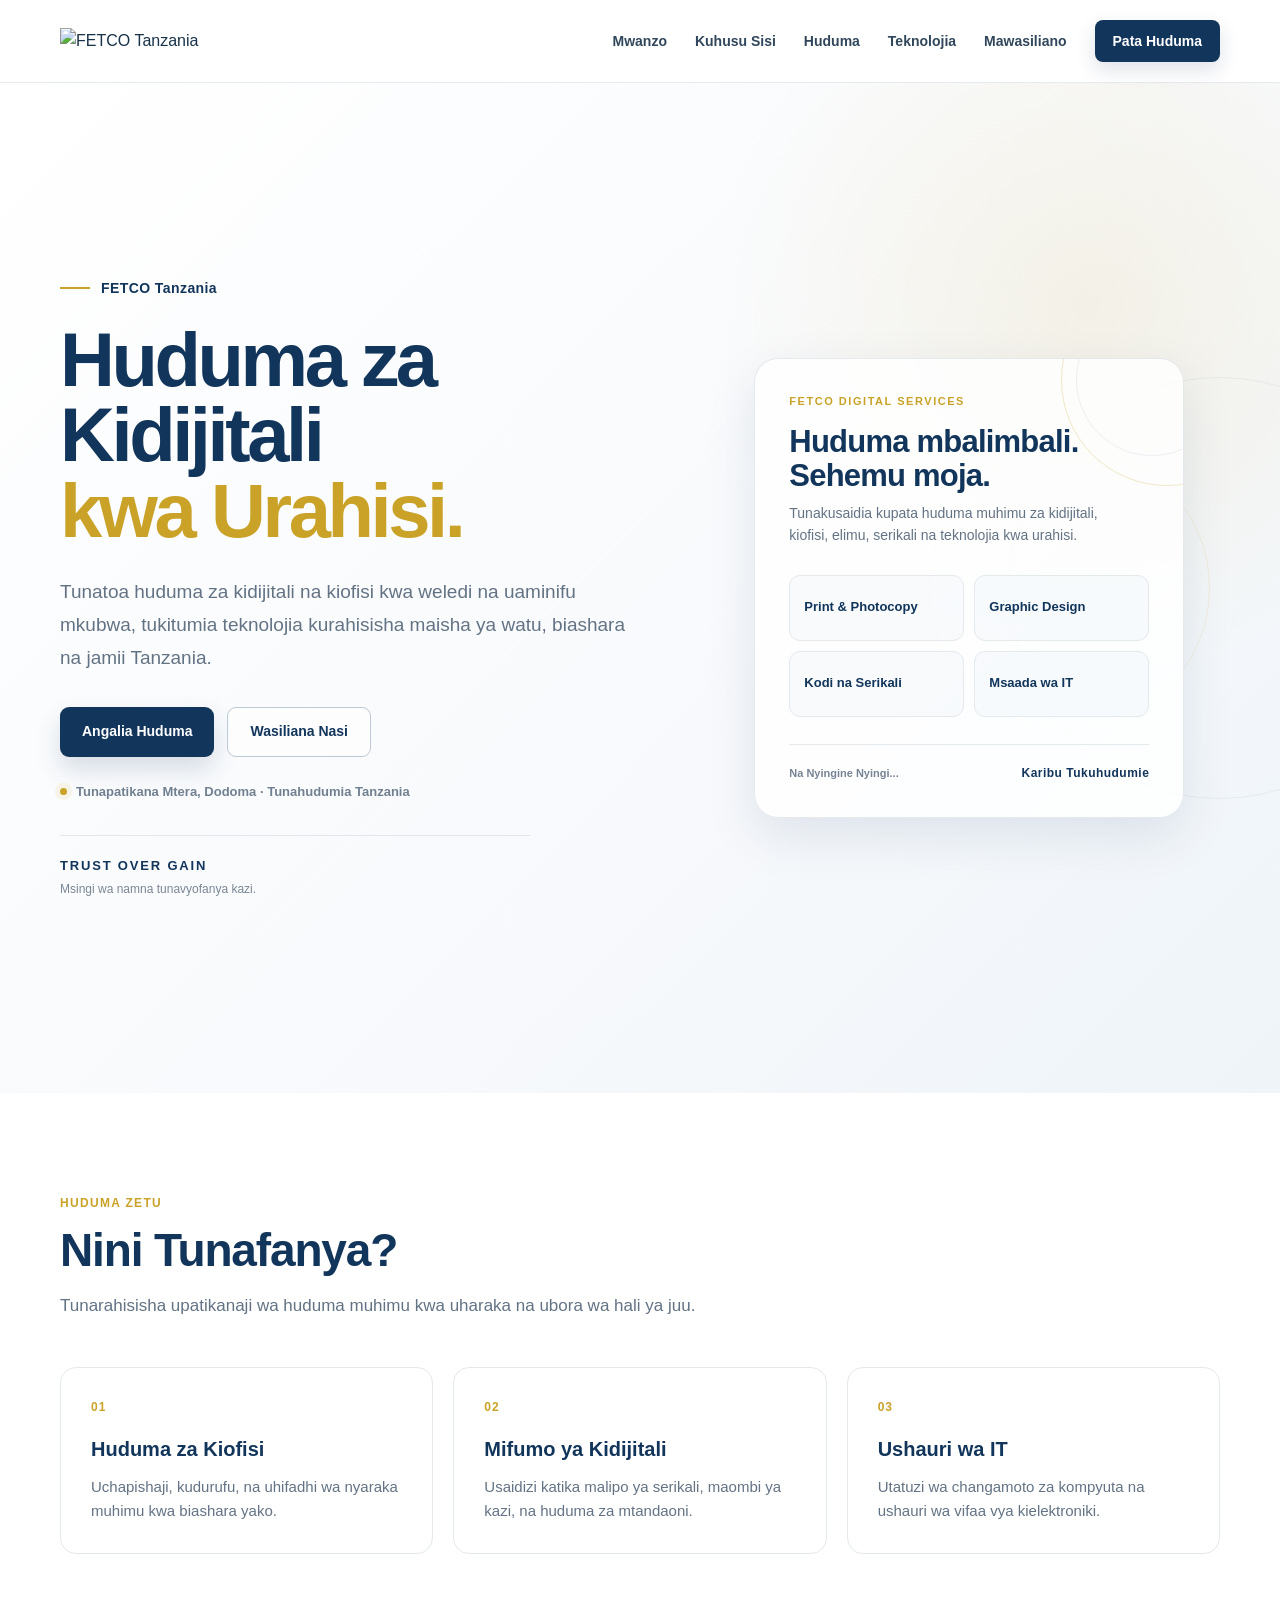
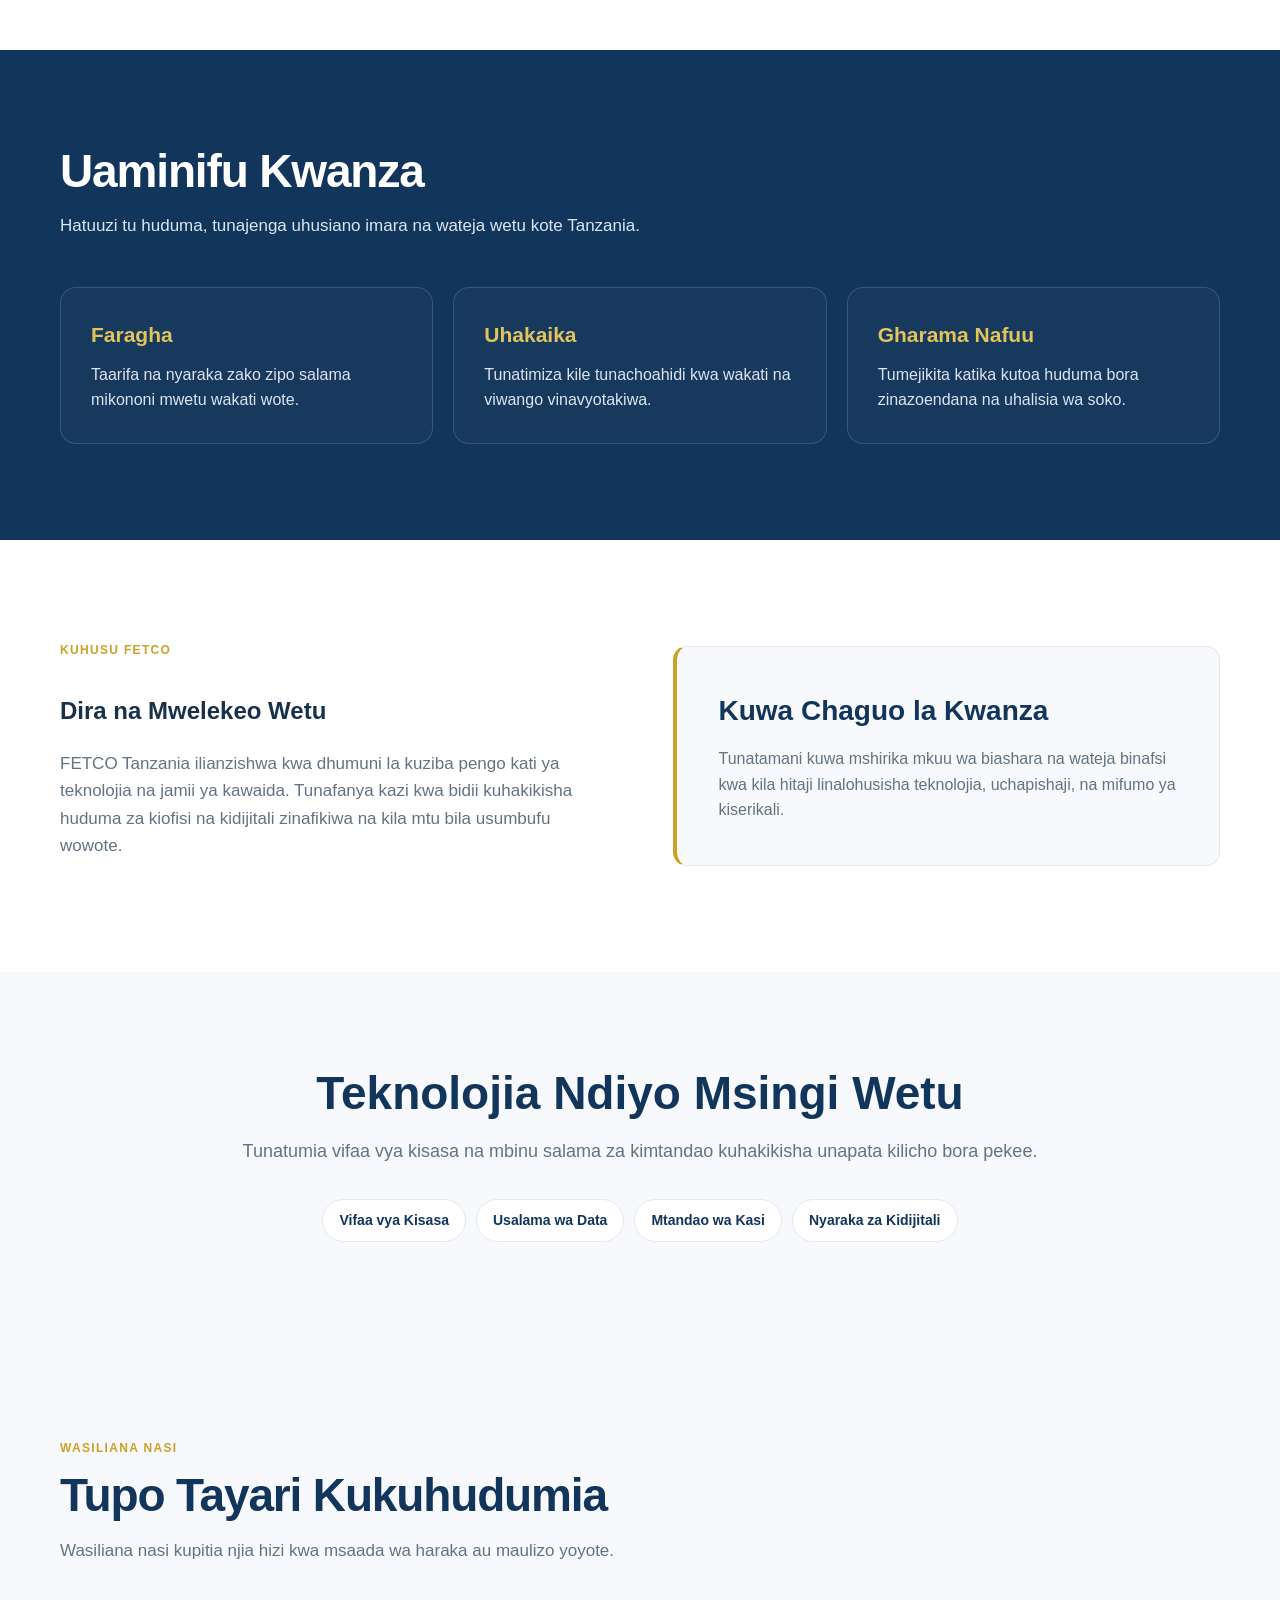
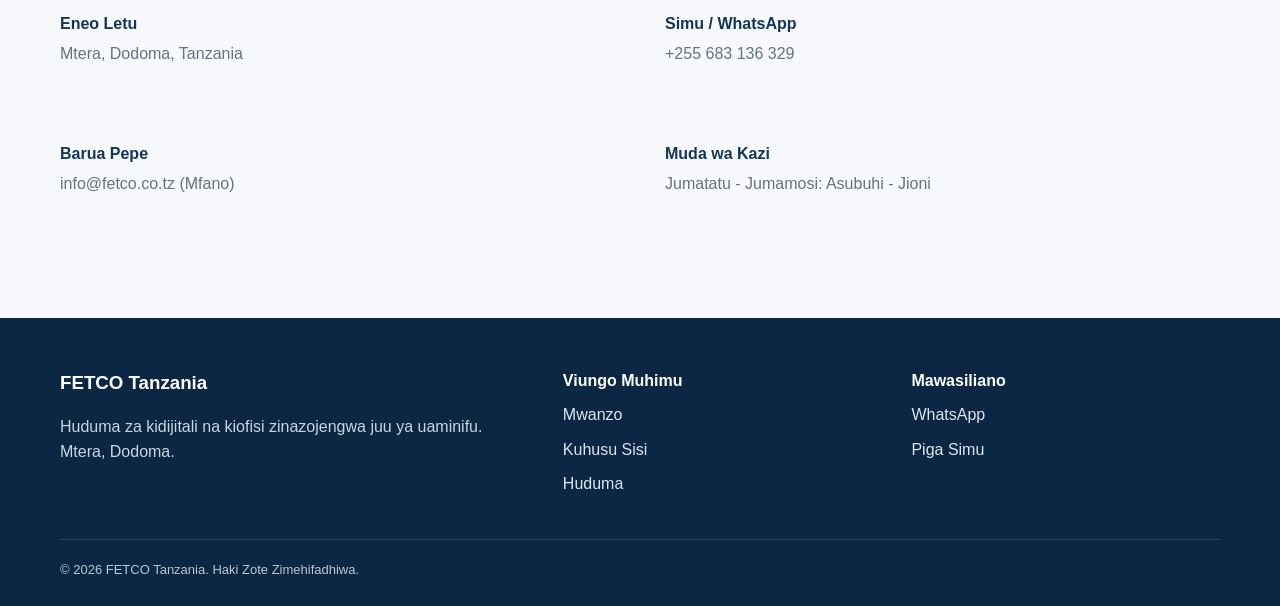
==== index.html @ 5f4f90cc "V3c" ====
<!DOCTYPE html>
<html lang="sw">
<head>
    <meta charset="UTF-8">
    <meta name="viewport" content="width=device-width, initial-scale=1.0">
    <title>FETCO Tanzania | Teknolojia na Huduma</title>
    <meta name="description" content="FETCO Tanzania — huduma za kidijitali na kiofisi zinazojengwa juu ya uaminifu. Based in Mtera, Dodoma. Serving Tanzania.">
    
    <style>
        /* [Your existing CSS remains exactly as provided] */
        :root {
            --blue: #12355b;
            --blue-dark: #0b2744;
            --blue-soft: #edf3f8;
            --gold: #c9a227;
            --gold-light: #e2c45a;
            --white: #ffffff;
            --text: #18324a;
            --muted: #637384;
            --line: #e4e9ee;
            --surface: #f7f9fc;
            --shadow: 0 18px 50px rgba(18, 53, 91, 0.10);
            --radius: 16px;
            --container: 1160px;
        }

        * { box-sizing: border-box; }
        html { scroll-behavior: smooth; scroll-padding-top: 90px; }
        body { margin: 0; font-family: Inter, ui-sans-serif, -apple-system, BlinkMacSystemFont, "Segoe UI", Arial, sans-serif; color: var(--text); background: var(--white); line-height: 1.6; -webkit-font-smoothing: antialiased; }
        body.menu-open { overflow: hidden; }
        a { color: inherit; text-decoration: none; -webkit-tap-highlight-color: transparent; }
        button { -webkit-tap-highlight-color: transparent; }
        .container { width: min(var(--container), calc(100% - 40px)); margin: 0 auto; }

        /* HEADER */
        header { position: sticky; top: 0; z-index: 1000; background: rgba(255, 255, 255, 0.94); border-bottom: 1px solid rgba(228, 233, 238, 0.9); backdrop-filter: blur(14px); -webkit-backdrop-filter: blur(14px); }
        .navbar { min-height: 82px; display: flex; align-items: center; justify-content: space-between; gap: 28px; }
        .logo { display: inline-flex; align-items: center; flex-shrink: 0; }
        .logo img { width: 148px; height: auto; display: block; }
        .nav-links { display: flex; align-items: center; gap: 28px; }
        .nav-links > a:not(.nav-button) { position: relative; font-size: 14px; font-weight: 650; color: #30465b; padding: 8px 0; }
        .nav-links > a:not(.nav-button)::after { content: ""; position: absolute; left: 0; bottom: 1px; width: 0; height: 2px; background: var(--gold); transition: width 0.22s ease; }
        .nav-links > a:not(.nav-button):hover { color: var(--blue); }
        .nav-links > a:not(.nav-button):hover::after { width: 100%; }
        .nav-button { display: inline-flex; align-items: center; justify-content: center; min-height: 42px; padding: 0 18px; border-radius: 8px; background: var(--blue); color: var(--white) !important; font-size: 14px; font-weight: 750; box-shadow: 0 8px 20px rgba(18, 53, 91, 0.14); transition: transform 0.2s ease, background 0.2s ease; }
        .nav-button:hover { background: var(--blue-dark); transform: translateY(-1px); }
        
        /* MOBILE MENU TOGGLE */
        .menu-toggle { display: none; width: 44px; height: 44px; border: 1px solid var(--line); border-radius: 9px; background: var(--white); cursor: pointer; padding: 0; position: relative; }
        .menu-toggle span, .menu-toggle span::before, .menu-toggle span::after { width: 20px; height: 2px; background: var(--blue); position: absolute; left: 50%; transform: translateX(-50%); transition: transform 0.2s ease, opacity 0.2s ease; }
        .menu-toggle span { top: 20px; }
        .menu-toggle span::before, .menu-toggle span::after { content: ""; left: 0; transform: none; }
        .menu-toggle span::before { top: -7px; }
        .menu-toggle span::after { top: 7px; }
        .menu-toggle[aria-expanded="true"] span { background: transparent; }
        .menu-toggle[aria-expanded="true"] span::before { top: 0; transform: rotate(45deg); }
        .menu-toggle[aria-expanded="true"] span::after { top: 0; transform: rotate(-45deg); }
        .mobile-menu { display: none; }

        /* HERO */
        .hero { position: relative; min-height: calc(100vh - 82px); display: flex; align-items: center; overflow: hidden; background: radial-gradient(circle at 85% 22%, rgba(201, 162, 39, 0.10), transparent 28%), linear-gradient(135deg, #ffffff 0%, #f7f9fc 62%, #eef4f8 100%); }
        .hero::before { content: ""; position: absolute; width: 420px; height: 420px; border: 1px solid rgba(18, 53, 91, 0.06); border-radius: 50%; right: -150px; top: 50%; transform: translateY(-50%); }
        .hero::after { content: ""; position: absolute; width: 280px; height: 280px; border: 1px solid rgba(201, 162, 39, 0.12); border-radius: 50%; right: 70px; top: 50%; transform: translateY(-50%); }
        .hero-grid { min-height: calc(100vh - 82px); display: grid; grid-template-columns: minmax(0, 1.08fr) minmax(320px, 0.92fr); align-items: center; gap: 70px; padding: 78px 0; position: relative; z-index: 1; }
        .hero-content { max-width: 690px; }
        .eyebrow { display: inline-flex; align-items: center; gap: 9px; margin-bottom: 24px; color: var(--blue); font-size: 13px; font-weight: 800; letter-spacing: 0.08em; text-transform: uppercase; }
        .eyebrow::before { content: ""; width: 28px; height: 2px; background: var(--gold); }
        .hero h1 { margin: 0; max-width: 700px; color: var(--blue); font-size: clamp(46px, 6vw, 76px); line-height: 0.99; letter-spacing: -0.045em; font-weight: 800; }
        .hero h1 .gold { display: block; color: var(--gold); }
        .hero-description { max-width: 640px; margin: 27px 0 0; color: var(--muted); font-size: clamp(17px, 2vw, 19px); line-height: 1.75; }
        .hero-buttons { display: flex; align-items: center; gap: 13px; flex-wrap: wrap; margin-top: 32px; }
        .button { display: inline-flex; align-items: center; justify-content: center; min-height: 50px; padding: 0 22px; border-radius: 9px; font-size: 14px; font-weight: 750; transition: transform 0.2s ease, background 0.2s ease, border-color 0.2s ease; }
        .button-primary { background: var(--blue); color: var(--white); box-shadow: 0 12px 26px rgba(18, 53, 91, 0.16); }
        .button-primary:hover { background: var(--blue-dark); transform: translateY(-2px); }
        .button-secondary { border: 1px solid #bdc9d4; color: var(--blue); background: rgba(255, 255, 255, 0.65); }
        .button-secondary:hover { border-color: var(--blue); background: var(--white); transform: translateY(-2px); }
        .hero-location { display: flex; align-items: center; gap: 9px; margin-top: 25px; color: #718090; font-size: 13px; font-weight: 550; }
        .hero-location .dot { width: 7px; height: 7px; border-radius: 50%; background: var(--gold); box-shadow: 0 0 0 5px rgba(201, 162, 39, 0.10); }
        .hero-visual { min-height: 430px; display: flex; align-items: center; justify-content: center; position: relative; }
        
        /* BRAND VISUALS & OTHERS */
        .brand-card { width: min(100%, 430px); aspect-ratio: 1 / 1; position: relative; display: flex; align-items: center; justify-content: center; background: rgba(255, 255, 255, 0.76); border: 1px solid rgba(18, 53, 91, 0.10); border-radius: 28px; box-shadow: var(--shadow); }
        .brand-card::before { content: ""; position: absolute; inset: 18px; border: 1px solid rgba(201, 162, 39, 0.34); border-radius: 21px; }
        .brand-card::after { content: ""; position: absolute; width: 62%; height: 62%; border: 1px solid rgba(18, 53, 91, 0.07); border-radius: 50%; }
        .brand-card img { width: 61%; max-width: 255px; height: auto; display: block; position: relative; z-index: 2; }
        .brand-caption { position: absolute; left: 28px; bottom: 27px; z-index: 3; font-size: 11px; letter-spacing: 0.12em; font-weight: 800; color: #718090; text-transform: uppercase; }
        .brand-accent { position: absolute; top: 27px; right: 28px; width: 11px; height: 11px; border-radius: 50%; background: var(--gold); box-shadow: 0 0 0 8px rgba(201, 162, 39, 0.10); z-index: 3; }
        
        /* SECTIONS */
        section { padding: 96px 0; }
        .section-title { max-width: 730px; margin-bottom: 46px; }
        .section-kicker { display: inline-block; margin-bottom: 12px; color: var(--gold); font-size: 12px; font-weight: 800; letter-spacing: 0.11em; text-transform: uppercase; }
        .section-title h2 { margin: 0 0 15px; color: var(--blue); font-size: clamp(34px, 4vw, 46px); line-height: 1.1; letter-spacing: -0.025em; }
        .section-title p { margin: 0; color: var(--muted); font-size: 17px; line-height: 1.75; }
        
        /* SERVICES */
        .services { background: var(--white); }
        .service-grid { display: grid; grid-template-columns: repeat(3, 1fr); gap: 20px; }
        .service-card { padding: 30px; border: 1px solid var(--line); border-radius: var(--radius); background: var(--white); transition: transform 0.22s ease, box-shadow 0.22s ease, border-color 0.22s ease; }
        .service-card:hover { transform: translateY(-5px); border-color: rgba(18, 53, 91, 0.16); box-shadow: 0 16px 35px rgba(18, 53, 91, 0.08); }
        .service-card .number { font-size: 12px; font-weight: 800; letter-spacing: 0.08em; color: var(--gold); margin-bottom: 16px; }
        .service-card h3 { margin: 0 0 10px; color: var(--blue); font-size: 20px; }
        .service-card p { margin: 0; color: var(--muted); font-size: 15px; }

        /* TRUST */
        .trust { background: var(--blue); color: var(--white); }
        .trust .section-title h2 { color: var(--white); }
        .trust .section-title p { color: #dce5ee; }
        .trust-grid { display: grid; grid-template-columns: repeat(3, 1fr); gap: 20px; }
        .trust-card { padding: 30px; border: 1px solid rgba(255, 255, 255, 0.15); border-radius: var(--radius); background: rgba(255, 255, 255, 0.025); }
        .trust-card h3 { margin: 0 0 10px; color: var(--gold-light); font-size: 21px; }
        .trust-card p { margin: 0; color: #dce5ee; }

        /* ABOUT */
        .about-grid { display: grid; grid-template-columns: 1fr 1fr; gap: 65px; align-items: center; }
        .about-text p { color: var(--muted); font-size: 17px; }
        .about-highlight { padding: 42px; background: var(--surface); border: 1px solid var(--line); border-left: 4px solid var(--gold); border-radius: 14px; }
        .about-highlight h3 { margin: 0 0 12px; color: var(--blue); font-size: 28px; }
        .about-highlight p { margin: 0; color: var(--muted); }

        /* TECHNOLOGY */
        .technology { background: var(--surface); }
        .technology-box { max-width: 860px; margin: auto; text-align: center; }
        .technology-box h2 { margin: 0 0 18px; color: var(--blue); font-size: clamp(34px, 4vw, 46px); line-height: 1.1; }
        .technology-box p { margin: 0; color: var(--muted); font-size: 18px; }
        .technology-pillars { display: flex; justify-content: center; gap: 10px; flex-wrap: wrap; margin-top: 34px; }
        .technology-pillars span { padding: 9px 16px; border: 1px solid var(--line); border-radius: 30px; background: var(--white); color: var(--blue); font-size: 14px; font-weight: 700; }

        /* CONTACT */
        .contact { background: var(--surface); }
        .contact-grid { display: grid; grid-template-columns: 1fr 1fr; gap: 50px; }
        .contact-item { margin-bottom: 25px; }
        .contact-item strong { display: block; margin-bottom: 4px; color: var(--blue); }
        .contact-item span { color: var(--muted); }

        /* FOOTER */
        footer { background: var(--blue-dark); color: var(--white); padding: 50px 0 25px; }
        .footer-grid { display: grid; grid-template-columns: 1.5fr 1fr 1fr; gap: 40px; }
        footer h3 { margin: 0 0 12px; }
        footer p { color: #c9d5e0; }
        .footer-links { display: flex; flex-direction: column; gap: 9px; }
        .footer-links a { color: #dce5ee; }
        .footer-links a:hover { color: var(--gold-light); }
        .copyright { margin-top: 42px; padding-top: 20px; border-top: 1px solid rgba(255, 255, 255, 0.14); font-size: 13px; color: #b9c7d3; }

        /* REFINEMENTS & INTEGRATION CARD */
        .hero-brand { display: flex; align-items: center; gap: 11px; margin-bottom: 23px; color: var(--blue); font-size: 14px; font-weight: 800; letter-spacing: 0.03em; }
        .hero-brand::before { content: ""; width: 30px; height: 2px; background: var(--gold); }
        .hero-slogan { width: min(100%, 470px); margin-top: 33px; padding-top: 20px; border-top: 1px solid rgba(18, 53, 91, 0.10); }
        .hero-slogan strong { display: block; color: var(--blue); font-size: 13px; letter-spacing: 0.14em; font-weight: 850; }
        .hero-slogan span { display: block; margin-top: 3px; color: #7b8794; font-size: 12px; }
        
        .integration-card { width: min(100%, 430px); min-height: 390px; padding: 34px; position: relative; overflow: hidden; border: 1px solid rgba(18, 53, 91, 0.10); border-radius: 24px; background: rgba(255, 255, 255, 0.82); box-shadow: var(--shadow); }
        .integration-card::before { content: ""; position: absolute; width: 210px; height: 210px; border: 1px solid rgba(201, 162, 39, 0.25); border-radius: 50%; right: -90px; top: -85px; }
        .integration-card::after { content: ""; position: absolute; width: 150px; height: 150px; border: 1px solid rgba(18, 53, 91, 0.07); border-radius: 50%; right: -45px; top: -55px; }
        .integration-label { position: relative; z-index: 1; color: var(--gold); font-size: 11px; font-weight: 850; letter-spacing: 0.14em; text-transform: uppercase; }
        .integration-card h2 { position: relative; z-index: 1; max-width: 300px; margin: 14px 0 8px; color: var(--blue); font-size: 31px; line-height: 1.12; letter-spacing: -0.025em; }
        .integration-card > p { position: relative; z-index: 1; max-width: 330px; margin: 0; color: var(--muted); font-size: 14px; }
        .integration-list { position: relative; z-index: 1; display: grid; grid-template-columns: 1fr 1fr; gap: 10px; margin-top: 28px; }
        .integration-item { min-height: 66px; padding: 13px 14px; display: flex; align-items: center; border: 1px solid var(--line); border-radius: 11px; background: rgba(247, 249, 252, 0.78); color: var(--blue); font-size: 13px; font-weight: 700; }
        .integration-footer { position: relative; z-index: 1; display: flex; align-items: center; justify-content: space-between; gap: 15px; margin-top: 27px; padding-top: 19px; border-top: 1px solid var(--line); }
        .integration-footer span { color: #778493; font-size: 11px; font-weight: 650; }
        .integration-footer strong { color: var(--blue); font-size: 12px; letter-spacing: 0.04em; }

        /* RESPONSIVE QUERIES */
        @media (max-width: 980px) {
            .nav-links { gap: 18px; }
            .hero-grid { gap: 42px; grid-template-columns: 1fr 0.8fr; }
            .hero h1 { font-size: clamp(43px, 6vw, 62px); }
            .brand-card { max-width: 360px; }
            .service-grid { grid-template-columns: repeat(2, 1fr); }
        }

        @media (max-width: 820px) {
            .navbar { min-height: 74px; }
            .logo img { width: 132px; }
            .nav-links { display: none; }
            .menu-toggle { display: block; }
            .mobile-menu { display: block; position: absolute; left: 0; right: 0; top: 74px; padding: 10px 20px 20px; background: rgba(255, 255, 255, 0.98); border-bottom: 1px solid var(--line); box-shadow: 0 18px 35px rgba(18, 53, 91, 0.10); opacity: 0; visibility: hidden; transform: translateY(-8px); transition: opacity 0.2s ease, transform 0.2s ease, visibility 0.2s ease; }
            .mobile-menu.open { opacity: 1; visibility: visible; transform: translateY(0); }
            .mobile-menu a { display: block; padding: 13px 5px; border-bottom: 1px solid #eef1f4; color: var(--blue); font-size: 15px; font-weight: 650; }
            .mobile-menu a:last-child { margin-top: 10px; border: 0; padding: 13px 16px; border-radius: 8px; background: var(--blue); color: var(--white); text-align: center; }
            .hero, .hero-grid { min-height: auto; }
            .hero-grid { grid-template-columns: 1fr; gap: 46px; padding: 70px 0 75px; }
            .hero-content { max-width: 720px; }
            .hero-visual { min-height: 0; }
            .brand-card { width: min(100%, 390px); }
            .about-grid, .future-grid, .contact-grid, .trust-grid, .footer-grid { grid-template-columns: 1fr; }
        }

        @media (max-width: 560px) {
            .container { width: min(var(--container), calc(100% - 28px)); }
            section { padding: 72px 0; }
            .hero-grid { padding: 55px 0 64px; gap: 38px; }
            .eyebrow { margin-bottom: 18px; font-size: 11px; }
            .hero h1 { font-size: clamp(42px, 12vw, 55px); letter-spacing: -0.04em; }
            .hero-description { margin-top: 22px; font-size: 16px; line-height: 1.7; }
            .hero-buttons { align-items: stretch; flex-direction: column; }
            .button { width: 100%; }
            .hero-location { font-size: 12px; }
            .brand-card { width: min(100%, 330px); border-radius: 22px; }
            .brand-card::before { inset: 14px; border-radius: 16px; }
            .brand-caption { left: 21px; bottom: 20px; font-size: 9px; }
            .brand-accent { top: 22px; right: 22px; }
            .service-grid { grid-template-columns: 1fr; }
            .section-title { margin-bottom: 34px; }
            .section-title h2 { font-size: 34px; }
            .about-highlight, .future-card, .trust-card, .service-card { padding: 26px; }
            .hero-brand { margin-bottom: 17px; font-size: 13px; }
            .hero-slogan { margin-top: 28px; }
            .integration-card { min-height: auto; padding: 26px; border-radius: 20px; }
            .integration-card h2 { font-size: 27px; }
            .integration-list { grid-template-columns: 1fr; gap: 8px; }
            .integration-item { min-height: 55px; }
        }

        @media (prefers-reduced-motion: reduce) {
            html { scroll-behavior: auto; }
            *, *::before, *::after { transition: none !important; }
        }
    </style>
</head>
<body>

    <!-- HEADER -->
    <header>
        <div class="container navbar">
            <a href="#mwanzo" class="logo" aria-label="FETCO Tanzania - Mwanzo">
                <img src="images/logo/FETCOLogo.png" alt="FETCO Tanzania">
            </a>
            <nav class="nav-links" aria-label="Navigation kuu">
                <a href="#mwanzo">Mwanzo</a>
                <a href="#kuhusu">Kuhusu Sisi</a>
                <a href="#huduma">Huduma</a>
                <a href="#teknolojia">Teknolojia</a>
                <a href="#mawasiliano">Mawasiliano</a>
                <a href="#mawasiliano" class="nav-button">Pata Huduma</a>
            </nav>
            <button class="menu-toggle" id="menuToggle" type="button" aria-label="Fungua menyu" aria-expanded="false" aria-controls="mobileMenu">
                <span></span>
            </button>
        </div>
        <nav class="mobile-menu" id="mobileMenu" aria-label="Navigation ya simu">
            <a href="#mwanzo">Mwanzo</a>
            <a href="#kuhusu">Kuhusu Sisi</a>
            <a href="#huduma">Huduma</a>
            <a href="#teknolojia">Teknolojia</a>
            <a href="#mawasiliano">Mawasiliano</a>
            <a href="https://wa.me/255683136329" target="_blank" rel="noopener">Wasiliana WhatsApp</a>
        </nav>
    </header>

    <!-- MAIN CONTENT -->
    <main>
        
        <!-- HERO SECTION -->
        <section id="mwanzo" class="hero">
            <div class="container hero-grid">
                <div class="hero-content">
                    <div class="hero-brand">FETCO Tanzania</div>
                    <h1>
                        Huduma za Kidijitali
                        <span class="gold">kwa Urahisi.</span>
                    </h1>
                    <p class="hero-description">
                        Tunatoa huduma za kidijitali na kiofisi kwa weledi na uaminifu mkubwa, tukitumia teknolojia kurahisisha maisha ya watu, biashara na jamii Tanzania.
                    </p>
                    <div class="hero-buttons">
                        <a href="#huduma" class="button button-primary">Angalia Huduma</a>
                        <a href="https://wa.me/255683136329" class="button button-secondary" target="_blank" rel="noopener">Wasiliana Nasi</a>
                    </div>
                    <div class="hero-location">
                        <span class="dot"></span>
                        <span>Tunapatikana Mtera, Dodoma · Tunahudumia Tanzania</span>
                    </div>
                    <div class="hero-slogan">
                        <strong>TRUST OVER GAIN</strong>
                        <span>Msingi wa namna tunavyofanya kazi.</span>
                    </div>
                </div>

                <div class="hero-visual" aria-label="FETCO Digital Services">
                    <div class="integration-card">
                        <div class="integration-label">FETCO Digital Services</div>
                        <h2>Huduma mbalimbali. Sehemu moja.</h2>
                        <p>Tunakusaidia kupata huduma muhimu za kidijitali, kiofisi, elimu, serikali na teknolojia kwa urahisi.</p>
                        
                        <!-- Closed the cut-off integration items safely -->
                        <div class="integration-list">
                            <div class="integration-item">Print & Photocopy</div>
                            <div class="integration-item">Graphic Design</div>
                            <div class="integration-item">Kodi na Serikali</div>
                            <div class="integration-item">Msaada wa IT</div>
                        </div>
                        
                        <div class="integration-footer">
                            <span>Na Nyingine Nyingi...</span>
                            <strong>Karibu Tukuhudumie</strong>
                        </div>
                    </div>
                </div>
            </div>
        </section>

        <!-- SERVICES SECTION -->
        <section id="huduma" class="services">
            <div class="container">
                <div class="section-title">
                    <span class="section-kicker">Huduma Zetu</span>
                    <h2>Nini Tunafanya?</h2>
                    <p>Tunarahisisha upatikanaji wa huduma muhimu kwa uharaka na ubora wa hali ya juu.</p>
                </div>
                <div class="service-grid">
                    <div class="service-card">
                        <div class="number">01</div>
                        <h3>Huduma za Kiofisi</h3>
                        <p>Uchapishaji, kudurufu, na uhifadhi wa nyaraka muhimu kwa biashara yako.</p>
                    </div>
                    <div class="service-card">
                        <div class="number">02</div>
                        <h3>Mifumo ya Kidijitali</h3>
                        <p>Usaidizi katika malipo ya serikali, maombi ya kazi, na huduma za mtandaoni.</p>
                    </div>
                    <div class="service-card">
                        <div class="number">03</div>
                        <h3>Ushauri wa IT</h3>
                        <p>Utatuzi wa changamoto za kompyuta na ushauri wa vifaa vya kielektroniki.</p>
                    </div>
                </div>
            </div>
        </section>

        <!-- TRUST SECTION -->
        <section class="trust">
            <div class="container">
                <div class="section-title">
                    <h2>Uaminifu Kwanza</h2>
                    <p>Hatuuzi tu huduma, tunajenga uhusiano imara na wateja wetu kote Tanzania.</p>
                </div>
                <div class="trust-grid">
                    <div class="trust-card">
                        <h3>Faragha</h3>
                        <p>Taarifa na nyaraka zako zipo salama mikononi mwetu wakati wote.</p>
                    </div>
                    <div class="trust-card">
                        <h3>Uhakaika</h3>
                        <p>Tunatimiza kile tunachoahidi kwa wakati na viwango vinavyotakiwa.</p>
                    </div>
                    <div class="trust-card">
                        <h3>Gharama Nafuu</h3>
                        <p>Tumejikita katika kutoa huduma bora zinazoendana na uhalisia wa soko.</p>
                    </div>
                </div>
            </div>
        </section>
        
        <!-- ABOUT SECTION -->
        <section id="kuhusu">
            <div class="container about-grid">
                <div class="about-text">
                    <span class="section-kicker">Kuhusu FETCO</span>
                    <h2>Dira na Mwelekeo Wetu</h2>
                    <p>FETCO Tanzania ilianzishwa kwa dhumuni la kuziba pengo kati ya teknolojia na jamii ya kawaida. Tunafanya kazi kwa bidii kuhakikisha huduma za kiofisi na kidijitali zinafikiwa na kila mtu bila usumbufu wowote.</p>
                </div>
                <div class="about-highlight">
                    <h3>Kuwa Chaguo la Kwanza</h3>
                    <p>Tunatamani kuwa mshirika mkuu wa biashara na wateja binafsi kwa kila hitaji linalohusisha teknolojia, uchapishaji, na mifumo ya kiserikali.</p>
                </div>
            </div>
        </section>

        <!-- TECHNOLOGY SECTION -->
        <section id="teknolojia" class="technology">
            <div class="container technology-box">
                <h2>Teknolojia Ndiyo Msingi Wetu</h2>
                <p>Tunatumia vifaa vya kisasa na mbinu salama za kimtandao kuhakikisha unapata kilicho bora pekee.</p>
                <div class="technology-pillars">
                    <span>Vifaa vya Kisasa</span>
                    <span>Usalama wa Data</span>
                    <span>Mtandao wa Kasi</span>
                    <span>Nyaraka za Kidijitali</span>
                </div>
            </div>
        </section>

        <!-- CONTACT SECTION -->
        <section id="mawasiliano" class="contact">
            <div class="container">
                <div class="section-title">
                    <span class="section-kicker">Wasiliana Nasi</span>
                    <h2>Tupo Tayari Kukuhudumia</h2>
                    <p>Wasiliana nasi kupitia njia hizi kwa msaada wa haraka au maulizo yoyote.</p>
                </div>
                <div class="contact-grid">
                    <div class="contact-item">
                        <strong>Eneo Letu</strong>
                        <span>Mtera, Dodoma, Tanzania</span>
                    </div>
                    <div class="contact-item">
                        <strong>Simu / WhatsApp</strong>
                        <span>+255 683 136 329</span>
                    </div>
                    <div class="contact-item">
                        <strong>Barua Pepe</strong>
                        <span>info@fetco.co.tz (Mfano)</span>
                    </div>
                    <div class="contact-item">
                        <strong>Muda wa Kazi</strong>
                        <span>Jumatatu - Jumamosi: Asubuhi - Jioni</span>
                    </div>
                </div>
            </div>
        </section>
        
    </main>

    <!-- FOOTER -->
    <footer>
        <div class="container footer-grid">
            <div>
                <h3>FETCO Tanzania</h3>
                <p>Huduma za kidijitali na kiofisi zinazojengwa juu ya uaminifu. Mtera, Dodoma.</p>
            </div>
            <div class="footer-links">
                <strong>Viungo Muhimu</strong>
                <a href="#mwanzo">Mwanzo</a>
                <a href="#kuhusu">Kuhusu Sisi</a>
                <a href="#huduma">Huduma</a>
            </div>
            <div class="footer-links">
                <strong>Mawasiliano</strong>
                <a href="https://wa.me/255683136329" target="_blank" rel="noopener">WhatsApp</a>
                <a href="#mawasiliano">Piga Simu</a>
            </div>
        </div>
        <div class="container">
            <div class="copyright">
                &copy; 2026 FETCO Tanzania. Haki Zote Zimehifadhiwa.
            </div>
        </div>
    </footer>

</body>
</html>
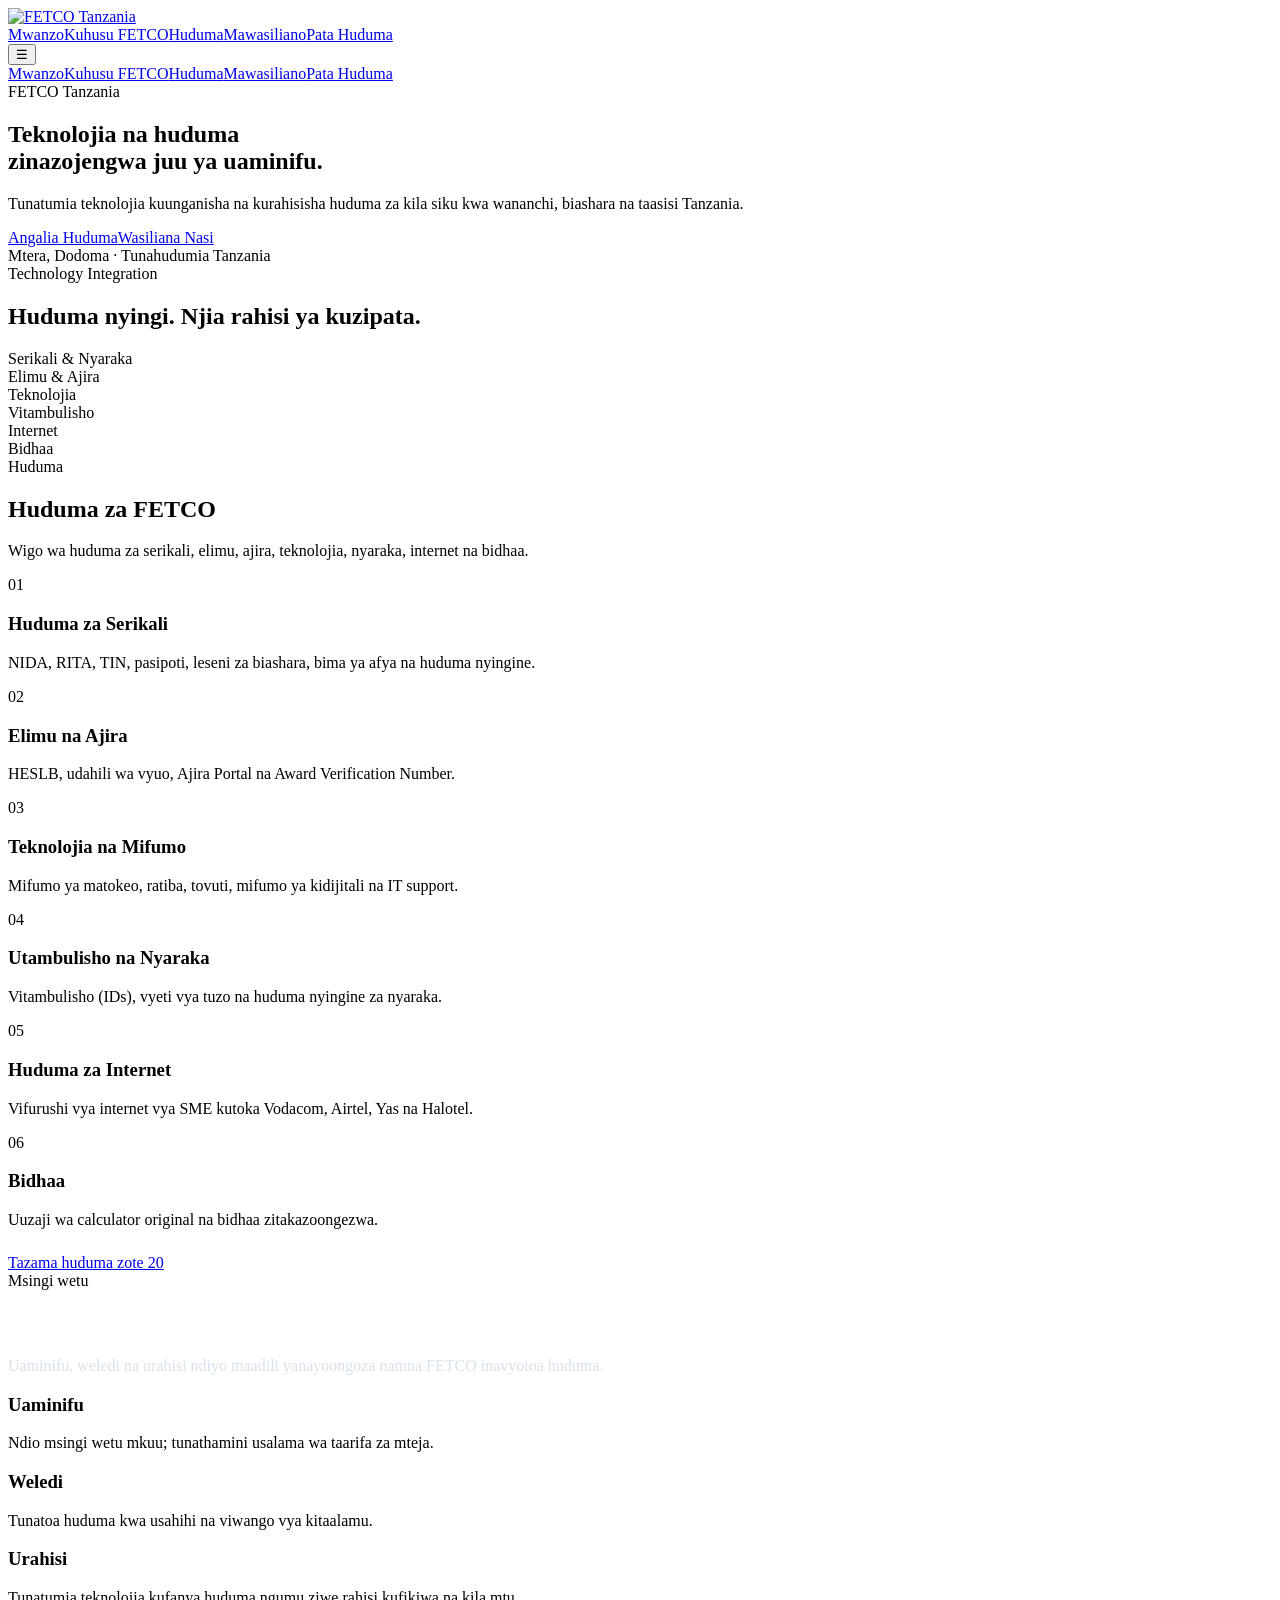
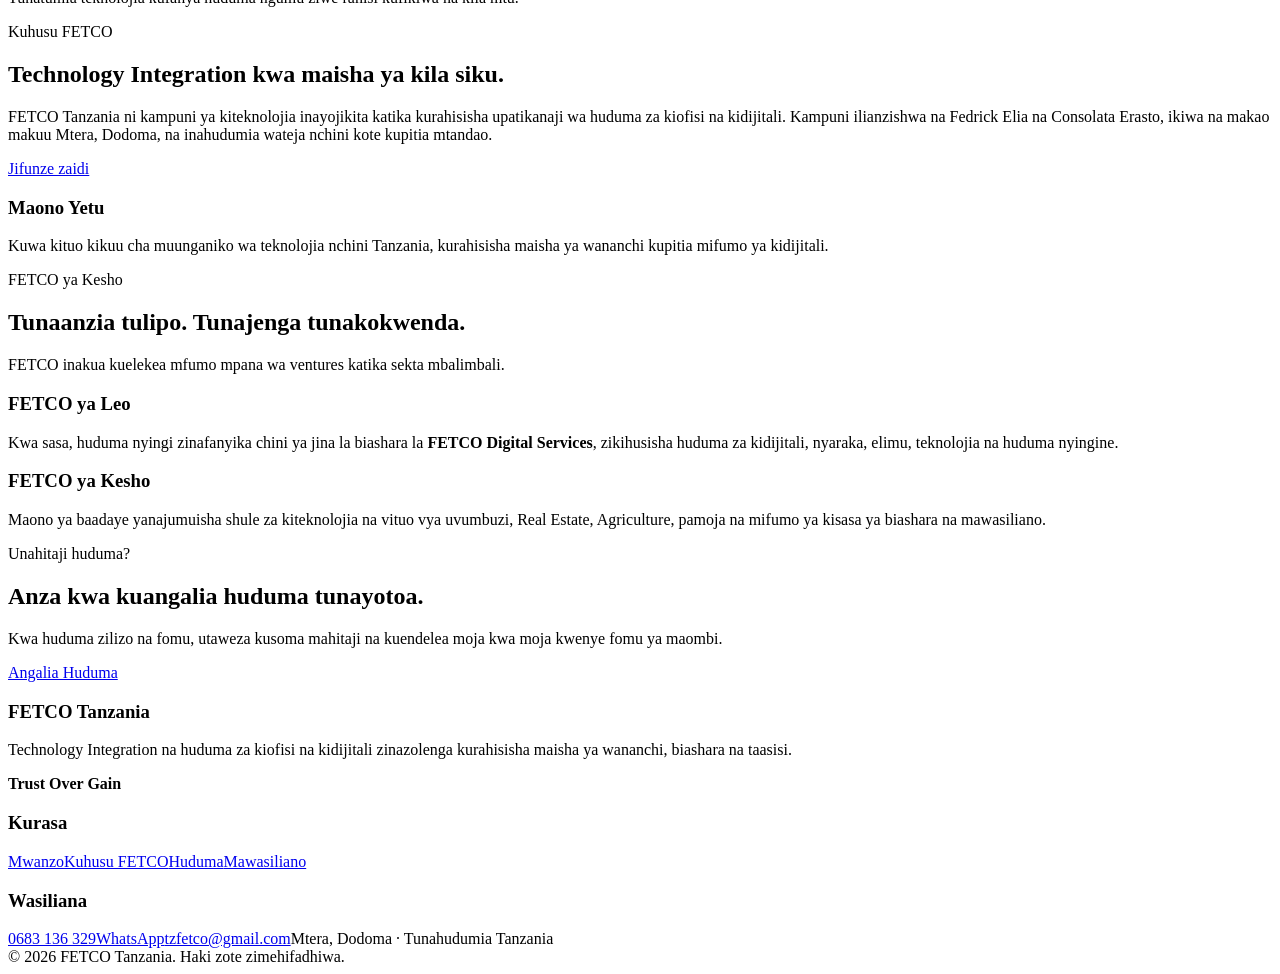
==== commit dcceed51: "Refactor index.html to streamline content and structure v1 The file has been significantly reduced i" ====
--- a/index.html
+++ b/index.html
@@ -1,444 +1,30 @@
-<!DOCTYPE html>
-<html lang="sw">
-<head>
-    <meta charset="UTF-8">
-    <meta name="viewport" content="width=device-width, initial-scale=1.0">
-    <title>FETCO Tanzania | Teknolojia na Huduma</title>
-    <meta name="description" content="FETCO Tanzania — huduma za kidijitali na kiofisi zinazojengwa juu ya uaminifu. Based in Mtera, Dodoma. Serving Tanzania.">
-    
-    <style>
-        /* [Your existing CSS remains exactly as provided] */
-        :root {
-            --blue: #12355b;
-            --blue-dark: #0b2744;
-            --blue-soft: #edf3f8;
-            --gold: #c9a227;
-            --gold-light: #e2c45a;
-            --white: #ffffff;
-            --text: #18324a;
-            --muted: #637384;
-            --line: #e4e9ee;
-            --surface: #f7f9fc;
-            --shadow: 0 18px 50px rgba(18, 53, 91, 0.10);
-            --radius: 16px;
-            --container: 1160px;
-        }
-
-        * { box-sizing: border-box; }
-        html { scroll-behavior: smooth; scroll-padding-top: 90px; }
-        body { margin: 0; font-family: Inter, ui-sans-serif, -apple-system, BlinkMacSystemFont, "Segoe UI", Arial, sans-serif; color: var(--text); background: var(--white); line-height: 1.6; -webkit-font-smoothing: antialiased; }
-        body.menu-open { overflow: hidden; }
-        a { color: inherit; text-decoration: none; -webkit-tap-highlight-color: transparent; }
-        button { -webkit-tap-highlight-color: transparent; }
-        .container { width: min(var(--container), calc(100% - 40px)); margin: 0 auto; }
-
-        /* HEADER */
-        header { position: sticky; top: 0; z-index: 1000; background: rgba(255, 255, 255, 0.94); border-bottom: 1px solid rgba(228, 233, 238, 0.9); backdrop-filter: blur(14px); -webkit-backdrop-filter: blur(14px); }
-        .navbar { min-height: 82px; display: flex; align-items: center; justify-content: space-between; gap: 28px; }
-        .logo { display: inline-flex; align-items: center; flex-shrink: 0; }
-        .logo img { width: 148px; height: auto; display: block; }
-        .nav-links { display: flex; align-items: center; gap: 28px; }
-        .nav-links > a:not(.nav-button) { position: relative; font-size: 14px; font-weight: 650; color: #30465b; padding: 8px 0; }
-        .nav-links > a:not(.nav-button)::after { content: ""; position: absolute; left: 0; bottom: 1px; width: 0; height: 2px; background: var(--gold); transition: width 0.22s ease; }
-        .nav-links > a:not(.nav-button):hover { color: var(--blue); }
-        .nav-links > a:not(.nav-button):hover::after { width: 100%; }
-        .nav-button { display: inline-flex; align-items: center; justify-content: center; min-height: 42px; padding: 0 18px; border-radius: 8px; background: var(--blue); color: var(--white) !important; font-size: 14px; font-weight: 750; box-shadow: 0 8px 20px rgba(18, 53, 91, 0.14); transition: transform 0.2s ease, background 0.2s ease; }
-        .nav-button:hover { background: var(--blue-dark); transform: translateY(-1px); }
-        
-        /* MOBILE MENU TOGGLE */
-        .menu-toggle { display: none; width: 44px; height: 44px; border: 1px solid var(--line); border-radius: 9px; background: var(--white); cursor: pointer; padding: 0; position: relative; }
-        .menu-toggle span, .menu-toggle span::before, .menu-toggle span::after { width: 20px; height: 2px; background: var(--blue); position: absolute; left: 50%; transform: translateX(-50%); transition: transform 0.2s ease, opacity 0.2s ease; }
-        .menu-toggle span { top: 20px; }
-        .menu-toggle span::before, .menu-toggle span::after { content: ""; left: 0; transform: none; }
-        .menu-toggle span::before { top: -7px; }
-        .menu-toggle span::after { top: 7px; }
-        .menu-toggle[aria-expanded="true"] span { background: transparent; }
-        .menu-toggle[aria-expanded="true"] span::before { top: 0; transform: rotate(45deg); }
-        .menu-toggle[aria-expanded="true"] span::after { top: 0; transform: rotate(-45deg); }
-        .mobile-menu { display: none; }
-
-        /* HERO */
-        .hero { position: relative; min-height: calc(100vh - 82px); display: flex; align-items: center; overflow: hidden; background: radial-gradient(circle at 85% 22%, rgba(201, 162, 39, 0.10), transparent 28%), linear-gradient(135deg, #ffffff 0%, #f7f9fc 62%, #eef4f8 100%); }
-        .hero::before { content: ""; position: absolute; width: 420px; height: 420px; border: 1px solid rgba(18, 53, 91, 0.06); border-radius: 50%; right: -150px; top: 50%; transform: translateY(-50%); }
-        .hero::after { content: ""; position: absolute; width: 280px; height: 280px; border: 1px solid rgba(201, 162, 39, 0.12); border-radius: 50%; right: 70px; top: 50%; transform: translateY(-50%); }
-        .hero-grid { min-height: calc(100vh - 82px); display: grid; grid-template-columns: minmax(0, 1.08fr) minmax(320px, 0.92fr); align-items: center; gap: 70px; padding: 78px 0; position: relative; z-index: 1; }
-        .hero-content { max-width: 690px; }
-        .eyebrow { display: inline-flex; align-items: center; gap: 9px; margin-bottom: 24px; color: var(--blue); font-size: 13px; font-weight: 800; letter-spacing: 0.08em; text-transform: uppercase; }
-        .eyebrow::before { content: ""; width: 28px; height: 2px; background: var(--gold); }
-        .hero h1 { margin: 0; max-width: 700px; color: var(--blue); font-size: clamp(46px, 6vw, 76px); line-height: 0.99; letter-spacing: -0.045em; font-weight: 800; }
-        .hero h1 .gold { display: block; color: var(--gold); }
-        .hero-description { max-width: 640px; margin: 27px 0 0; color: var(--muted); font-size: clamp(17px, 2vw, 19px); line-height: 1.75; }
-        .hero-buttons { display: flex; align-items: center; gap: 13px; flex-wrap: wrap; margin-top: 32px; }
-        .button { display: inline-flex; align-items: center; justify-content: center; min-height: 50px; padding: 0 22px; border-radius: 9px; font-size: 14px; font-weight: 750; transition: transform 0.2s ease, background 0.2s ease, border-color 0.2s ease; }
-        .button-primary { background: var(--blue); color: var(--white); box-shadow: 0 12px 26px rgba(18, 53, 91, 0.16); }
-        .button-primary:hover { background: var(--blue-dark); transform: translateY(-2px); }
-        .button-secondary { border: 1px solid #bdc9d4; color: var(--blue); background: rgba(255, 255, 255, 0.65); }
-        .button-secondary:hover { border-color: var(--blue); background: var(--white); transform: translateY(-2px); }
-        .hero-location { display: flex; align-items: center; gap: 9px; margin-top: 25px; color: #718090; font-size: 13px; font-weight: 550; }
-        .hero-location .dot { width: 7px; height: 7px; border-radius: 50%; background: var(--gold); box-shadow: 0 0 0 5px rgba(201, 162, 39, 0.10); }
-        .hero-visual { min-height: 430px; display: flex; align-items: center; justify-content: center; position: relative; }
-        
-        /* BRAND VISUALS & OTHERS */
-        .brand-card { width: min(100%, 430px); aspect-ratio: 1 / 1; position: relative; display: flex; align-items: center; justify-content: center; background: rgba(255, 255, 255, 0.76); border: 1px solid rgba(18, 53, 91, 0.10); border-radius: 28px; box-shadow: var(--shadow); }
-        .brand-card::before { content: ""; position: absolute; inset: 18px; border: 1px solid rgba(201, 162, 39, 0.34); border-radius: 21px; }
-        .brand-card::after { content: ""; position: absolute; width: 62%; height: 62%; border: 1px solid rgba(18, 53, 91, 0.07); border-radius: 50%; }
-        .brand-card img { width: 61%; max-width: 255px; height: auto; display: block; position: relative; z-index: 2; }
-        .brand-caption { position: absolute; left: 28px; bottom: 27px; z-index: 3; font-size: 11px; letter-spacing: 0.12em; font-weight: 800; color: #718090; text-transform: uppercase; }
-        .brand-accent { position: absolute; top: 27px; right: 28px; width: 11px; height: 11px; border-radius: 50%; background: var(--gold); box-shadow: 0 0 0 8px rgba(201, 162, 39, 0.10); z-index: 3; }
-        
-        /* SECTIONS */
-        section { padding: 96px 0; }
-        .section-title { max-width: 730px; margin-bottom: 46px; }
-        .section-kicker { display: inline-block; margin-bottom: 12px; color: var(--gold); font-size: 12px; font-weight: 800; letter-spacing: 0.11em; text-transform: uppercase; }
-        .section-title h2 { margin: 0 0 15px; color: var(--blue); font-size: clamp(34px, 4vw, 46px); line-height: 1.1; letter-spacing: -0.025em; }
-        .section-title p { margin: 0; color: var(--muted); font-size: 17px; line-height: 1.75; }
-        
-        /* SERVICES */
-        .services { background: var(--white); }
-        .service-grid { display: grid; grid-template-columns: repeat(3, 1fr); gap: 20px; }
-        .service-card { padding: 30px; border: 1px solid var(--line); border-radius: var(--radius); background: var(--white); transition: transform 0.22s ease, box-shadow 0.22s ease, border-color 0.22s ease; }
-        .service-card:hover { transform: translateY(-5px); border-color: rgba(18, 53, 91, 0.16); box-shadow: 0 16px 35px rgba(18, 53, 91, 0.08); }
-        .service-card .number { font-size: 12px; font-weight: 800; letter-spacing: 0.08em; color: var(--gold); margin-bottom: 16px; }
-        .service-card h3 { margin: 0 0 10px; color: var(--blue); font-size: 20px; }
-        .service-card p { margin: 0; color: var(--muted); font-size: 15px; }
-
-        /* TRUST */
-        .trust { background: var(--blue); color: var(--white); }
-        .trust .section-title h2 { color: var(--white); }
-        .trust .section-title p { color: #dce5ee; }
-        .trust-grid { display: grid; grid-template-columns: repeat(3, 1fr); gap: 20px; }
-        .trust-card { padding: 30px; border: 1px solid rgba(255, 255, 255, 0.15); border-radius: var(--radius); background: rgba(255, 255, 255, 0.025); }
-        .trust-card h3 { margin: 0 0 10px; color: var(--gold-light); font-size: 21px; }
-        .trust-card p { margin: 0; color: #dce5ee; }
-
-        /* ABOUT */
-        .about-grid { display: grid; grid-template-columns: 1fr 1fr; gap: 65px; align-items: center; }
-        .about-text p { color: var(--muted); font-size: 17px; }
-        .about-highlight { padding: 42px; background: var(--surface); border: 1px solid var(--line); border-left: 4px solid var(--gold); border-radius: 14px; }
-        .about-highlight h3 { margin: 0 0 12px; color: var(--blue); font-size: 28px; }
-        .about-highlight p { margin: 0; color: var(--muted); }
-
-        /* TECHNOLOGY */
-        .technology { background: var(--surface); }
-        .technology-box { max-width: 860px; margin: auto; text-align: center; }
-        .technology-box h2 { margin: 0 0 18px; color: var(--blue); font-size: clamp(34px, 4vw, 46px); line-height: 1.1; }
-        .technology-box p { margin: 0; color: var(--muted); font-size: 18px; }
-        .technology-pillars { display: flex; justify-content: center; gap: 10px; flex-wrap: wrap; margin-top: 34px; }
-        .technology-pillars span { padding: 9px 16px; border: 1px solid var(--line); border-radius: 30px; background: var(--white); color: var(--blue); font-size: 14px; font-weight: 700; }
-
-        /* CONTACT */
-        .contact { background: var(--surface); }
-        .contact-grid { display: grid; grid-template-columns: 1fr 1fr; gap: 50px; }
-        .contact-item { margin-bottom: 25px; }
-        .contact-item strong { display: block; margin-bottom: 4px; color: var(--blue); }
-        .contact-item span { color: var(--muted); }
-
-        /* FOOTER */
-        footer { background: var(--blue-dark); color: var(--white); padding: 50px 0 25px; }
-        .footer-grid { display: grid; grid-template-columns: 1.5fr 1fr 1fr; gap: 40px; }
-        footer h3 { margin: 0 0 12px; }
-        footer p { color: #c9d5e0; }
-        .footer-links { display: flex; flex-direction: column; gap: 9px; }
-        .footer-links a { color: #dce5ee; }
-        .footer-links a:hover { color: var(--gold-light); }
-        .copyright { margin-top: 42px; padding-top: 20px; border-top: 1px solid rgba(255, 255, 255, 0.14); font-size: 13px; color: #b9c7d3; }
-
-        /* REFINEMENTS & INTEGRATION CARD */
-        .hero-brand { display: flex; align-items: center; gap: 11px; margin-bottom: 23px; color: var(--blue); font-size: 14px; font-weight: 800; letter-spacing: 0.03em; }
-        .hero-brand::before { content: ""; width: 30px; height: 2px; background: var(--gold); }
-        .hero-slogan { width: min(100%, 470px); margin-top: 33px; padding-top: 20px; border-top: 1px solid rgba(18, 53, 91, 0.10); }
-        .hero-slogan strong { display: block; color: var(--blue); font-size: 13px; letter-spacing: 0.14em; font-weight: 850; }
-        .hero-slogan span { display: block; margin-top: 3px; color: #7b8794; font-size: 12px; }
-        
-        .integration-card { width: min(100%, 430px); min-height: 390px; padding: 34px; position: relative; overflow: hidden; border: 1px solid rgba(18, 53, 91, 0.10); border-radius: 24px; background: rgba(255, 255, 255, 0.82); box-shadow: var(--shadow); }
-        .integration-card::before { content: ""; position: absolute; width: 210px; height: 210px; border: 1px solid rgba(201, 162, 39, 0.25); border-radius: 50%; right: -90px; top: -85px; }
-        .integration-card::after { content: ""; position: absolute; width: 150px; height: 150px; border: 1px solid rgba(18, 53, 91, 0.07); border-radius: 50%; right: -45px; top: -55px; }
-        .integration-label { position: relative; z-index: 1; color: var(--gold); font-size: 11px; font-weight: 850; letter-spacing: 0.14em; text-transform: uppercase; }
-        .integration-card h2 { position: relative; z-index: 1; max-width: 300px; margin: 14px 0 8px; color: var(--blue); font-size: 31px; line-height: 1.12; letter-spacing: -0.025em; }
-        .integration-card > p { position: relative; z-index: 1; max-width: 330px; margin: 0; color: var(--muted); font-size: 14px; }
-        .integration-list { position: relative; z-index: 1; display: grid; grid-template-columns: 1fr 1fr; gap: 10px; margin-top: 28px; }
-        .integration-item { min-height: 66px; padding: 13px 14px; display: flex; align-items: center; border: 1px solid var(--line); border-radius: 11px; background: rgba(247, 249, 252, 0.78); color: var(--blue); font-size: 13px; font-weight: 700; }
-        .integration-footer { position: relative; z-index: 1; display: flex; align-items: center; justify-content: space-between; gap: 15px; margin-top: 27px; padding-top: 19px; border-top: 1px solid var(--line); }
-        .integration-footer span { color: #778493; font-size: 11px; font-weight: 650; }
-        .integration-footer strong { color: var(--blue); font-size: 12px; letter-spacing: 0.04em; }
-
-        /* RESPONSIVE QUERIES */
-        @media (max-width: 980px) {
-            .nav-links { gap: 18px; }
-            .hero-grid { gap: 42px; grid-template-columns: 1fr 0.8fr; }
-            .hero h1 { font-size: clamp(43px, 6vw, 62px); }
-            .brand-card { max-width: 360px; }
-            .service-grid { grid-template-columns: repeat(2, 1fr); }
-        }
-
-        @media (max-width: 820px) {
-            .navbar { min-height: 74px; }
-            .logo img { width: 132px; }
-            .nav-links { display: none; }
-            .menu-toggle { display: block; }
-            .mobile-menu { display: block; position: absolute; left: 0; right: 0; top: 74px; padding: 10px 20px 20px; background: rgba(255, 255, 255, 0.98); border-bottom: 1px solid var(--line); box-shadow: 0 18px 35px rgba(18, 53, 91, 0.10); opacity: 0; visibility: hidden; transform: translateY(-8px); transition: opacity 0.2s ease, transform 0.2s ease, visibility 0.2s ease; }
-            .mobile-menu.open { opacity: 1; visibility: visible; transform: translateY(0); }
-            .mobile-menu a { display: block; padding: 13px 5px; border-bottom: 1px solid #eef1f4; color: var(--blue); font-size: 15px; font-weight: 650; }
-            .mobile-menu a:last-child { margin-top: 10px; border: 0; padding: 13px 16px; border-radius: 8px; background: var(--blue); color: var(--white); text-align: center; }
-            .hero, .hero-grid { min-height: auto; }
-            .hero-grid { grid-template-columns: 1fr; gap: 46px; padding: 70px 0 75px; }
-            .hero-content { max-width: 720px; }
-            .hero-visual { min-height: 0; }
-            .brand-card { width: min(100%, 390px); }
-            .about-grid, .future-grid, .contact-grid, .trust-grid, .footer-grid { grid-template-columns: 1fr; }
-        }
-
-        @media (max-width: 560px) {
-            .container { width: min(var(--container), calc(100% - 28px)); }
-            section { padding: 72px 0; }
-            .hero-grid { padding: 55px 0 64px; gap: 38px; }
-            .eyebrow { margin-bottom: 18px; font-size: 11px; }
-            .hero h1 { font-size: clamp(42px, 12vw, 55px); letter-spacing: -0.04em; }
-            .hero-description { margin-top: 22px; font-size: 16px; line-height: 1.7; }
-            .hero-buttons { align-items: stretch; flex-direction: column; }
-            .button { width: 100%; }
-            .hero-location { font-size: 12px; }
-            .brand-card { width: min(100%, 330px); border-radius: 22px; }
-            .brand-card::before { inset: 14px; border-radius: 16px; }
-            .brand-caption { left: 21px; bottom: 20px; font-size: 9px; }
-            .brand-accent { top: 22px; right: 22px; }
-            .service-grid { grid-template-columns: 1fr; }
-            .section-title { margin-bottom: 34px; }
-            .section-title h2 { font-size: 34px; }
-            .about-highlight, .future-card, .trust-card, .service-card { padding: 26px; }
-            .hero-brand { margin-bottom: 17px; font-size: 13px; }
-            .hero-slogan { margin-top: 28px; }
-            .integration-card { min-height: auto; padding: 26px; border-radius: 20px; }
-            .integration-card h2 { font-size: 27px; }
-            .integration-list { grid-template-columns: 1fr; gap: 8px; }
-            .integration-item { min-height: 55px; }
-        }
-
-        @media (prefers-reduced-motion: reduce) {
-            html { scroll-behavior: auto; }
-            *, *::before, *::after { transition: none !important; }
-        }
-    </style>
-</head>
-<body>
-
-    <!-- HEADER -->
-    <header>
-        <div class="container navbar">
-            <a href="#mwanzo" class="logo" aria-label="FETCO Tanzania - Mwanzo">
-                <img src="images/logo/FETCOLogo.png" alt="FETCO Tanzania">
-            </a>
-            <nav class="nav-links" aria-label="Navigation kuu">
-                <a href="#mwanzo">Mwanzo</a>
-                <a href="#kuhusu">Kuhusu Sisi</a>
-                <a href="#huduma">Huduma</a>
-                <a href="#teknolojia">Teknolojia</a>
-                <a href="#mawasiliano">Mawasiliano</a>
-                <a href="#mawasiliano" class="nav-button">Pata Huduma</a>
-            </nav>
-            <button class="menu-toggle" id="menuToggle" type="button" aria-label="Fungua menyu" aria-expanded="false" aria-controls="mobileMenu">
-                <span></span>
-            </button>
-        </div>
-        <nav class="mobile-menu" id="mobileMenu" aria-label="Navigation ya simu">
-            <a href="#mwanzo">Mwanzo</a>
-            <a href="#kuhusu">Kuhusu Sisi</a>
-            <a href="#huduma">Huduma</a>
-            <a href="#teknolojia">Teknolojia</a>
-            <a href="#mawasiliano">Mawasiliano</a>
-            <a href="https://wa.me/255683136329" target="_blank" rel="noopener">Wasiliana WhatsApp</a>
-        </nav>
-    </header>
-
-    <!-- MAIN CONTENT -->
-    <main>
-        
-        <!-- HERO SECTION -->
-        <section id="mwanzo" class="hero">
-            <div class="container hero-grid">
-                <div class="hero-content">
-                    <div class="hero-brand">FETCO Tanzania</div>
-                    <h1>
-                        Huduma za Kidijitali
-                        <span class="gold">kwa Urahisi.</span>
-                    </h1>
-                    <p class="hero-description">
-                        Tunatoa huduma za kidijitali na kiofisi kwa weledi na uaminifu mkubwa, tukitumia teknolojia kurahisisha maisha ya watu, biashara na jamii Tanzania.
-                    </p>
-                    <div class="hero-buttons">
-                        <a href="#huduma" class="button button-primary">Angalia Huduma</a>
-                        <a href="https://wa.me/255683136329" class="button button-secondary" target="_blank" rel="noopener">Wasiliana Nasi</a>
-                    </div>
-                    <div class="hero-location">
-                        <span class="dot"></span>
-                        <span>Tunapatikana Mtera, Dodoma · Tunahudumia Tanzania</span>
-                    </div>
-                    <div class="hero-slogan">
-                        <strong>TRUST OVER GAIN</strong>
-                        <span>Msingi wa namna tunavyofanya kazi.</span>
-                    </div>
-                </div>
-
-                <div class="hero-visual" aria-label="FETCO Digital Services">
-                    <div class="integration-card">
-                        <div class="integration-label">FETCO Digital Services</div>
-                        <h2>Huduma mbalimbali. Sehemu moja.</h2>
-                        <p>Tunakusaidia kupata huduma muhimu za kidijitali, kiofisi, elimu, serikali na teknolojia kwa urahisi.</p>
-                        
-                        <!-- Closed the cut-off integration items safely -->
-                        <div class="integration-list">
-                            <div class="integration-item">Print & Photocopy</div>
-                            <div class="integration-item">Graphic Design</div>
-                            <div class="integration-item">Kodi na Serikali</div>
-                            <div class="integration-item">Msaada wa IT</div>
-                        </div>
-                        
-                        <div class="integration-footer">
-                            <span>Na Nyingine Nyingi...</span>
-                            <strong>Karibu Tukuhudumie</strong>
-                        </div>
-                    </div>
-                </div>
-            </div>
-        </section>
-
-        <!-- SERVICES SECTION -->
-        <section id="huduma" class="services">
-            <div class="container">
-                <div class="section-title">
-                    <span class="section-kicker">Huduma Zetu</span>
-                    <h2>Nini Tunafanya?</h2>
-                    <p>Tunarahisisha upatikanaji wa huduma muhimu kwa uharaka na ubora wa hali ya juu.</p>
-                </div>
-                <div class="service-grid">
-                    <div class="service-card">
-                        <div class="number">01</div>
-                        <h3>Huduma za Kiofisi</h3>
-                        <p>Uchapishaji, kudurufu, na uhifadhi wa nyaraka muhimu kwa biashara yako.</p>
-                    </div>
-                    <div class="service-card">
-                        <div class="number">02</div>
-                        <h3>Mifumo ya Kidijitali</h3>
-                        <p>Usaidizi katika malipo ya serikali, maombi ya kazi, na huduma za mtandaoni.</p>
-                    </div>
-                    <div class="service-card">
-                        <div class="number">03</div>
-                        <h3>Ushauri wa IT</h3>
-                        <p>Utatuzi wa changamoto za kompyuta na ushauri wa vifaa vya kielektroniki.</p>
-                    </div>
-                </div>
-            </div>
-        </section>
-
-        <!-- TRUST SECTION -->
-        <section class="trust">
-            <div class="container">
-                <div class="section-title">
-                    <h2>Uaminifu Kwanza</h2>
-                    <p>Hatuuzi tu huduma, tunajenga uhusiano imara na wateja wetu kote Tanzania.</p>
-                </div>
-                <div class="trust-grid">
-                    <div class="trust-card">
-                        <h3>Faragha</h3>
-                        <p>Taarifa na nyaraka zako zipo salama mikononi mwetu wakati wote.</p>
-                    </div>
-                    <div class="trust-card">
-                        <h3>Uhakaika</h3>
-                        <p>Tunatimiza kile tunachoahidi kwa wakati na viwango vinavyotakiwa.</p>
-                    </div>
-                    <div class="trust-card">
-                        <h3>Gharama Nafuu</h3>
-                        <p>Tumejikita katika kutoa huduma bora zinazoendana na uhalisia wa soko.</p>
-                    </div>
-                </div>
-            </div>
-        </section>
-        
-        <!-- ABOUT SECTION -->
-        <section id="kuhusu">
-            <div class="container about-grid">
-                <div class="about-text">
-                    <span class="section-kicker">Kuhusu FETCO</span>
-                    <h2>Dira na Mwelekeo Wetu</h2>
-                    <p>FETCO Tanzania ilianzishwa kwa dhumuni la kuziba pengo kati ya teknolojia na jamii ya kawaida. Tunafanya kazi kwa bidii kuhakikisha huduma za kiofisi na kidijitali zinafikiwa na kila mtu bila usumbufu wowote.</p>
-                </div>
-                <div class="about-highlight">
-                    <h3>Kuwa Chaguo la Kwanza</h3>
-                    <p>Tunatamani kuwa mshirika mkuu wa biashara na wateja binafsi kwa kila hitaji linalohusisha teknolojia, uchapishaji, na mifumo ya kiserikali.</p>
-                </div>
-            </div>
-        </section>
-
-        <!-- TECHNOLOGY SECTION -->
-        <section id="teknolojia" class="technology">
-            <div class="container technology-box">
-                <h2>Teknolojia Ndiyo Msingi Wetu</h2>
-                <p>Tunatumia vifaa vya kisasa na mbinu salama za kimtandao kuhakikisha unapata kilicho bora pekee.</p>
-                <div class="technology-pillars">
-                    <span>Vifaa vya Kisasa</span>
-                    <span>Usalama wa Data</span>
-                    <span>Mtandao wa Kasi</span>
-                    <span>Nyaraka za Kidijitali</span>
-                </div>
-            </div>
-        </section>
-
-        <!-- CONTACT SECTION -->
-        <section id="mawasiliano" class="contact">
-            <div class="container">
-                <div class="section-title">
-                    <span class="section-kicker">Wasiliana Nasi</span>
-                    <h2>Tupo Tayari Kukuhudumia</h2>
-                    <p>Wasiliana nasi kupitia njia hizi kwa msaada wa haraka au maulizo yoyote.</p>
-                </div>
-                <div class="contact-grid">
-                    <div class="contact-item">
-                        <strong>Eneo Letu</strong>
-                        <span>Mtera, Dodoma, Tanzania</span>
-                    </div>
-                    <div class="contact-item">
-                        <strong>Simu / WhatsApp</strong>
-                        <span>+255 683 136 329</span>
-                    </div>
-                    <div class="contact-item">
-                        <strong>Barua Pepe</strong>
-                        <span>info@fetco.co.tz (Mfano)</span>
-                    </div>
-                    <div class="contact-item">
-                        <strong>Muda wa Kazi</strong>
-                        <span>Jumatatu - Jumamosi: Asubuhi - Jioni</span>
-                    </div>
-                </div>
-            </div>
-        </section>
-        
-    </main>
-
-    <!-- FOOTER -->
-    <footer>
-        <div class="container footer-grid">
-            <div>
-                <h3>FETCO Tanzania</h3>
-                <p>Huduma za kidijitali na kiofisi zinazojengwa juu ya uaminifu. Mtera, Dodoma.</p>
-            </div>
-            <div class="footer-links">
-                <strong>Viungo Muhimu</strong>
-                <a href="#mwanzo">Mwanzo</a>
-                <a href="#kuhusu">Kuhusu Sisi</a>
-                <a href="#huduma">Huduma</a>
-            </div>
-            <div class="footer-links">
-                <strong>Mawasiliano</strong>
-                <a href="https://wa.me/255683136329" target="_blank" rel="noopener">WhatsApp</a>
-                <a href="#mawasiliano">Piga Simu</a>
-            </div>
-        </div>
-        <div class="container">
-            <div class="copyright">
-                &copy; 2026 FETCO Tanzania. Haki Zote Zimehifadhiwa.
-            </div>
-        </div>
-    </footer>
-
-</body>
-</html>
+<!doctype html><html lang="sw"><head><meta charset="utf-8"><meta name="viewport" content="width=device-width,initial-scale=1"><title>Mwanzo | FETCO Tanzania</title><meta name="description" content="FETCO Tanzania — Technology Integration na huduma za kiofisi na kidijitali. Mtera, Dodoma."><link rel="stylesheet" href="/assets/style.css"></head><body><header><div class="container navbar">
+<a class="logo" href="/index.html"><img src="/images/logo/FETCOLogoBGR.png" alt="FETCO Tanzania"></a>
+<nav class="nav"><a href="/index.html">Mwanzo</a><a href="/kuhusu.html">Kuhusu FETCO</a><a href="/huduma.html">Huduma</a><a href="/mawasiliano.html">Mawasiliano</a><a class="cta" href="/huduma.html">Pata Huduma</a></nav>
+<button class="toggle" aria-expanded="false">☰</button></div>
+<nav class="mobile"><a href="/index.html">Mwanzo</a><a href="/kuhusu.html">Kuhusu FETCO</a><a href="/huduma.html">Huduma</a><a href="/mawasiliano.html">Mawasiliano</a><a href="/huduma.html">Pata Huduma</a></nav></header><main>
+<section class="hero"><div class="container hero-grid"><div><div class="eyebrow">FETCO Tanzania</div>
+<h1>Teknolojia na huduma<br><span>zinazojengwa juu ya uaminifu.</span></h1>
+<p>Tunatumia teknolojia kuunganisha na kurahisisha huduma za kila siku kwa wananchi, biashara na taasisi Tanzania.</p>
+<div class="actions"><a class="btn primary" href="/huduma.html">Angalia Huduma</a><a class="btn secondary" href="/mawasiliano.html">Wasiliana Nasi</a></div>
+<div class="meta">Mtera, Dodoma · Tunahudumia Tanzania</div></div>
+<div class="panel"><div class="kicker">Technology Integration</div><h2>Huduma nyingi. Njia rahisi ya kuzipata.</h2><div class="chips"><div class="chip">Serikali & Nyaraka</div><div class="chip">Elimu & Ajira</div><div class="chip">Teknolojia</div><div class="chip">Vitambulisho</div><div class="chip">Internet</div><div class="chip">Bidhaa</div></div></div></div></section>
+<section><div class="container"><div class="head"><div class="kicker">Huduma</div><h2>Huduma za FETCO</h2><p>Wigo wa huduma za serikali, elimu, ajira, teknolojia, nyaraka, internet na bidhaa.</p></div>
+<div class="cards">
+<div class="card"><div class="num">01</div><h3>Huduma za Serikali</h3><p>NIDA, RITA, TIN, pasipoti, leseni za biashara, bima ya afya na huduma nyingine.</p></div>
+<div class="card"><div class="num">02</div><h3>Elimu na Ajira</h3><p>HESLB, udahili wa vyuo, Ajira Portal na Award Verification Number.</p></div>
+<div class="card"><div class="num">03</div><h3>Teknolojia na Mifumo</h3><p>Mifumo ya matokeo, ratiba, tovuti, mifumo ya kidijitali na IT support.</p></div>
+<div class="card"><div class="num">04</div><h3>Utambulisho na Nyaraka</h3><p>Vitambulisho (IDs), vyeti vya tuzo na huduma nyingine za nyaraka.</p></div>
+<div class="card"><div class="num">05</div><h3>Huduma za Internet</h3><p>Vifurushi vya internet vya SME kutoka Vodacom, Airtel, Yas na Halotel.</p></div>
+<div class="card"><div class="num">06</div><h3>Bidhaa</h3><p>Uuzaji wa calculator original na bidhaa zitakazoongezwa.</p></div>
+</div><div style="margin-top:25px"><a class="btn primary" href="/huduma.html">Tazama huduma zote 20</a></div></div></section>
+<section class="trust"><div class="container"><div class="head"><div class="kicker">Msingi wetu</div><h2 style="color:#fff">Trust Over Gain</h2><p style="color:#d7e2ed">Uaminifu, weledi na urahisi ndiyo maadili yanayoongoza namna FETCO inavyotoa huduma.</p></div>
+<div class="trust"><div class="trustbox"><h3>Uaminifu</h3><p>Ndio msingi wetu mkuu; tunathamini usalama wa taarifa za mteja.</p></div><div class="trustbox"><h3>Weledi</h3><p>Tunatoa huduma kwa usahihi na viwango vya kitaalamu.</p></div><div class="trustbox"><h3>Urahisi</h3><p>Tunatumia teknolojia kufanya huduma ngumu ziwe rahisi kufikiwa na kila mtu.</p></div></div></div></section>
+<section><div class="container about-grid"><div><div class="kicker">Kuhusu FETCO</div><h2>Technology Integration kwa maisha ya kila siku.</h2><p>FETCO Tanzania ni kampuni ya kiteknolojia inayojikita katika kurahisisha upatikanaji wa huduma za kiofisi na kidijitali. Kampuni ilianzishwa na Fedrick Elia na Consolata Erasto, ikiwa na makao makuu Mtera, Dodoma, na inahudumia wateja nchini kote kupitia mtandao.</p><a class="btn secondary" href="/kuhusu.html">Jifunze zaidi</a></div><div class="highlight"><h3>Maono Yetu</h3><p>Kuwa kituo kikuu cha muunganiko wa teknolojia nchini Tanzania, kurahisisha maisha ya wananchi kupitia mifumo ya kidijitali.</p></div></div></section>
+<section class="soft"><div class="container"><div class="head"><div class="kicker">FETCO ya Kesho</div><h2>Tunaanzia tulipo. Tunajenga tunakokwenda.</h2><p>FETCO inakua kuelekea mfumo mpana wa ventures katika sekta mbalimbali.</p></div><div class="future-grid"><div class="future"><h3>FETCO ya Leo</h3><p>Kwa sasa, huduma nyingi zinafanyika chini ya jina la biashara la <strong>FETCO Digital Services</strong>, zikihusisha huduma za kidijitali, nyaraka, elimu, teknolojia na huduma nyingine.</p></div><div class="future"><h3>FETCO ya Kesho</h3><p>Maono ya baadaye yanajumuisha shule za kiteknolojia na vituo vya uvumbuzi, Real Estate, Agriculture, pamoja na mifumo ya kisasa ya biashara na mawasiliano.</p></div></div></div></section>
+<section><div class="container"><div class="cta-band"><div class="kicker">Unahitaji huduma?</div><h2>Anza kwa kuangalia huduma tunayotoa.</h2><p>Kwa huduma zilizo na fomu, utaweza kusoma mahitaji na kuendelea moja kwa moja kwenye fomu ya maombi.</p><a class="btn gold" href="/huduma.html">Angalia Huduma</a></div></div></section>
+</main><footer><div class="container"><div class="footgrid">
+<div><h3>FETCO Tanzania</h3><p>Technology Integration na huduma za kiofisi na kidijitali zinazolenga kurahisisha maisha ya wananchi, biashara na taasisi.</p><p><strong>Trust Over Gain</strong></p></div>
+<div><h3>Kurasa</h3><div class="footlinks"><a href="/index.html">Mwanzo</a><a href="/kuhusu.html">Kuhusu FETCO</a><a href="/huduma.html">Huduma</a><a href="/mawasiliano.html">Mawasiliano</a></div></div>
+<div><h3>Wasiliana</h3><div class="footlinks"><a href="tel:0683136329">0683 136 329</a><a href="https://wa.me/255683136329" target="_blank">WhatsApp</a><a href="mailto:tzfetco@gmail.com">tzfetco@gmail.com</a><span>Mtera, Dodoma · Tunahudumia Tanzania</span></div></div>
+</div><div class="copy">© 2026 FETCO Tanzania. Haki zote zimehifadhiwa.</div></div></footer><script src="/assets/main.js"></script></body></html>
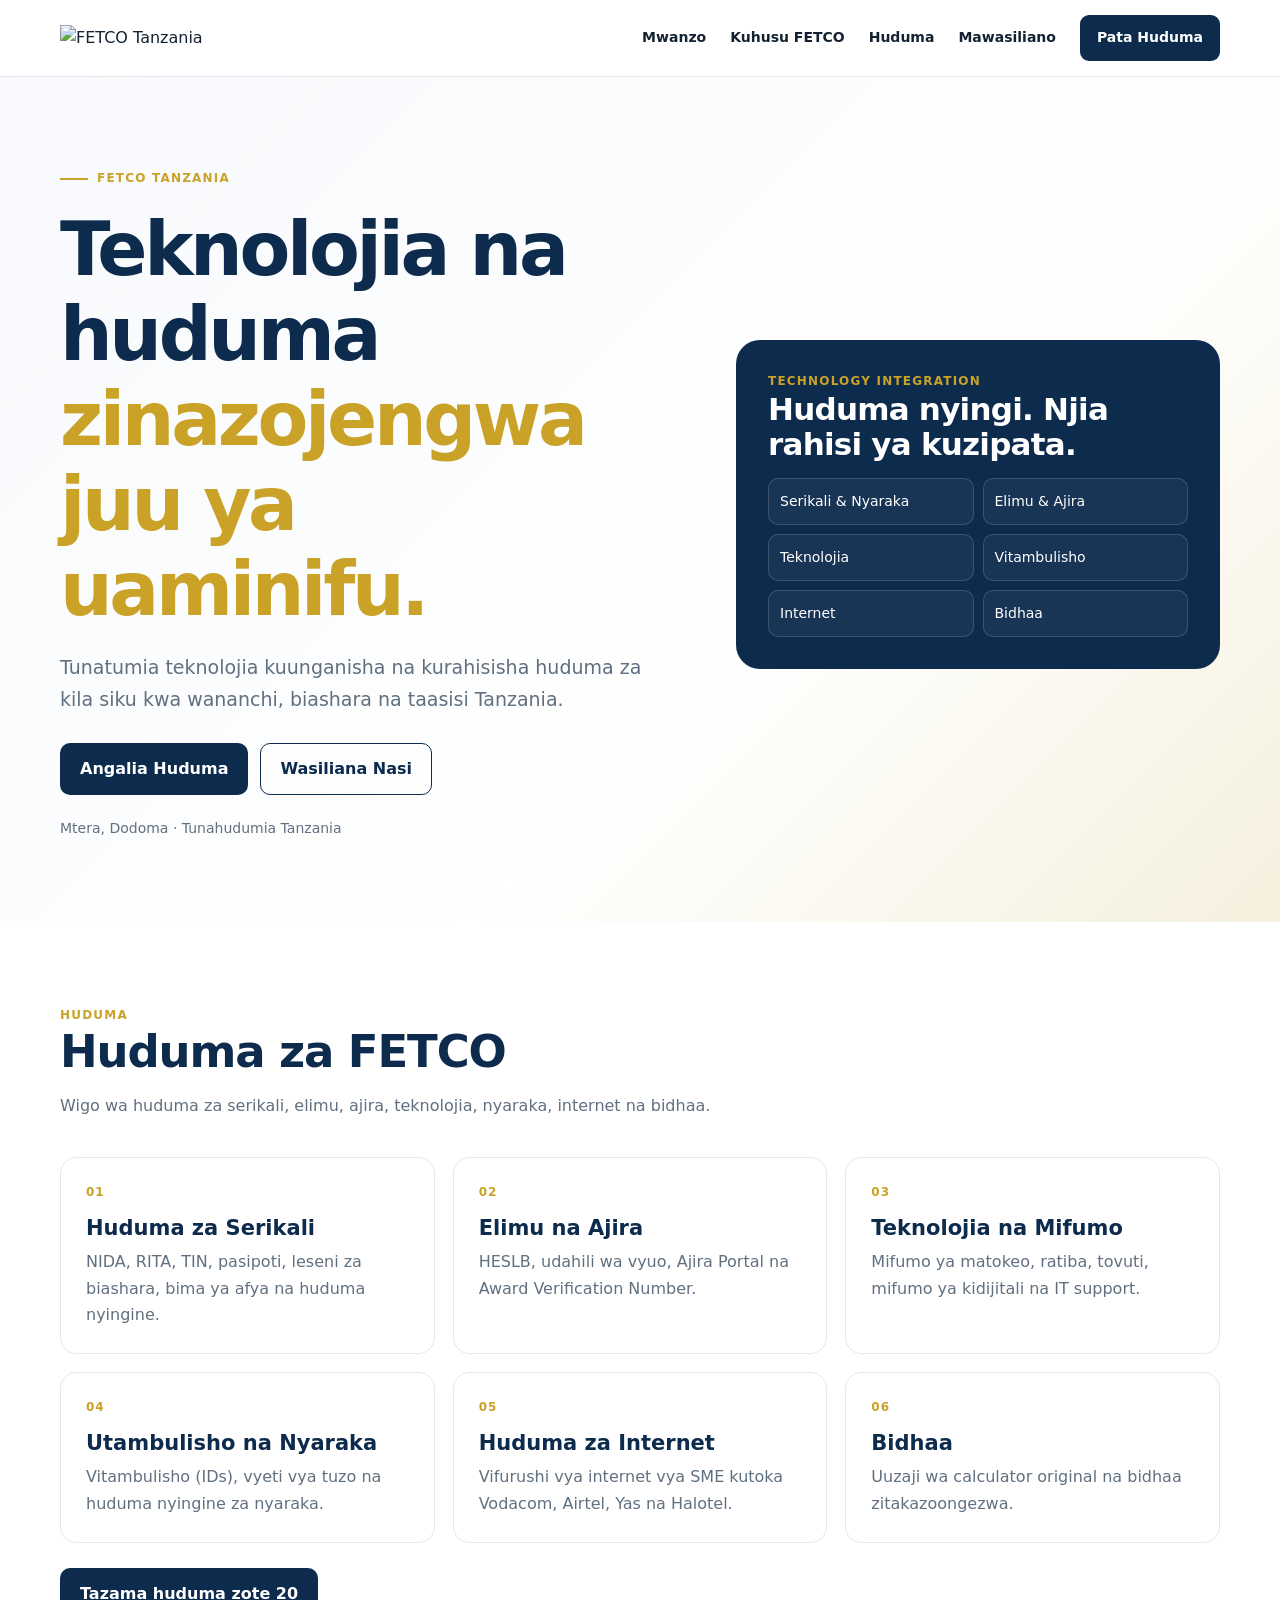
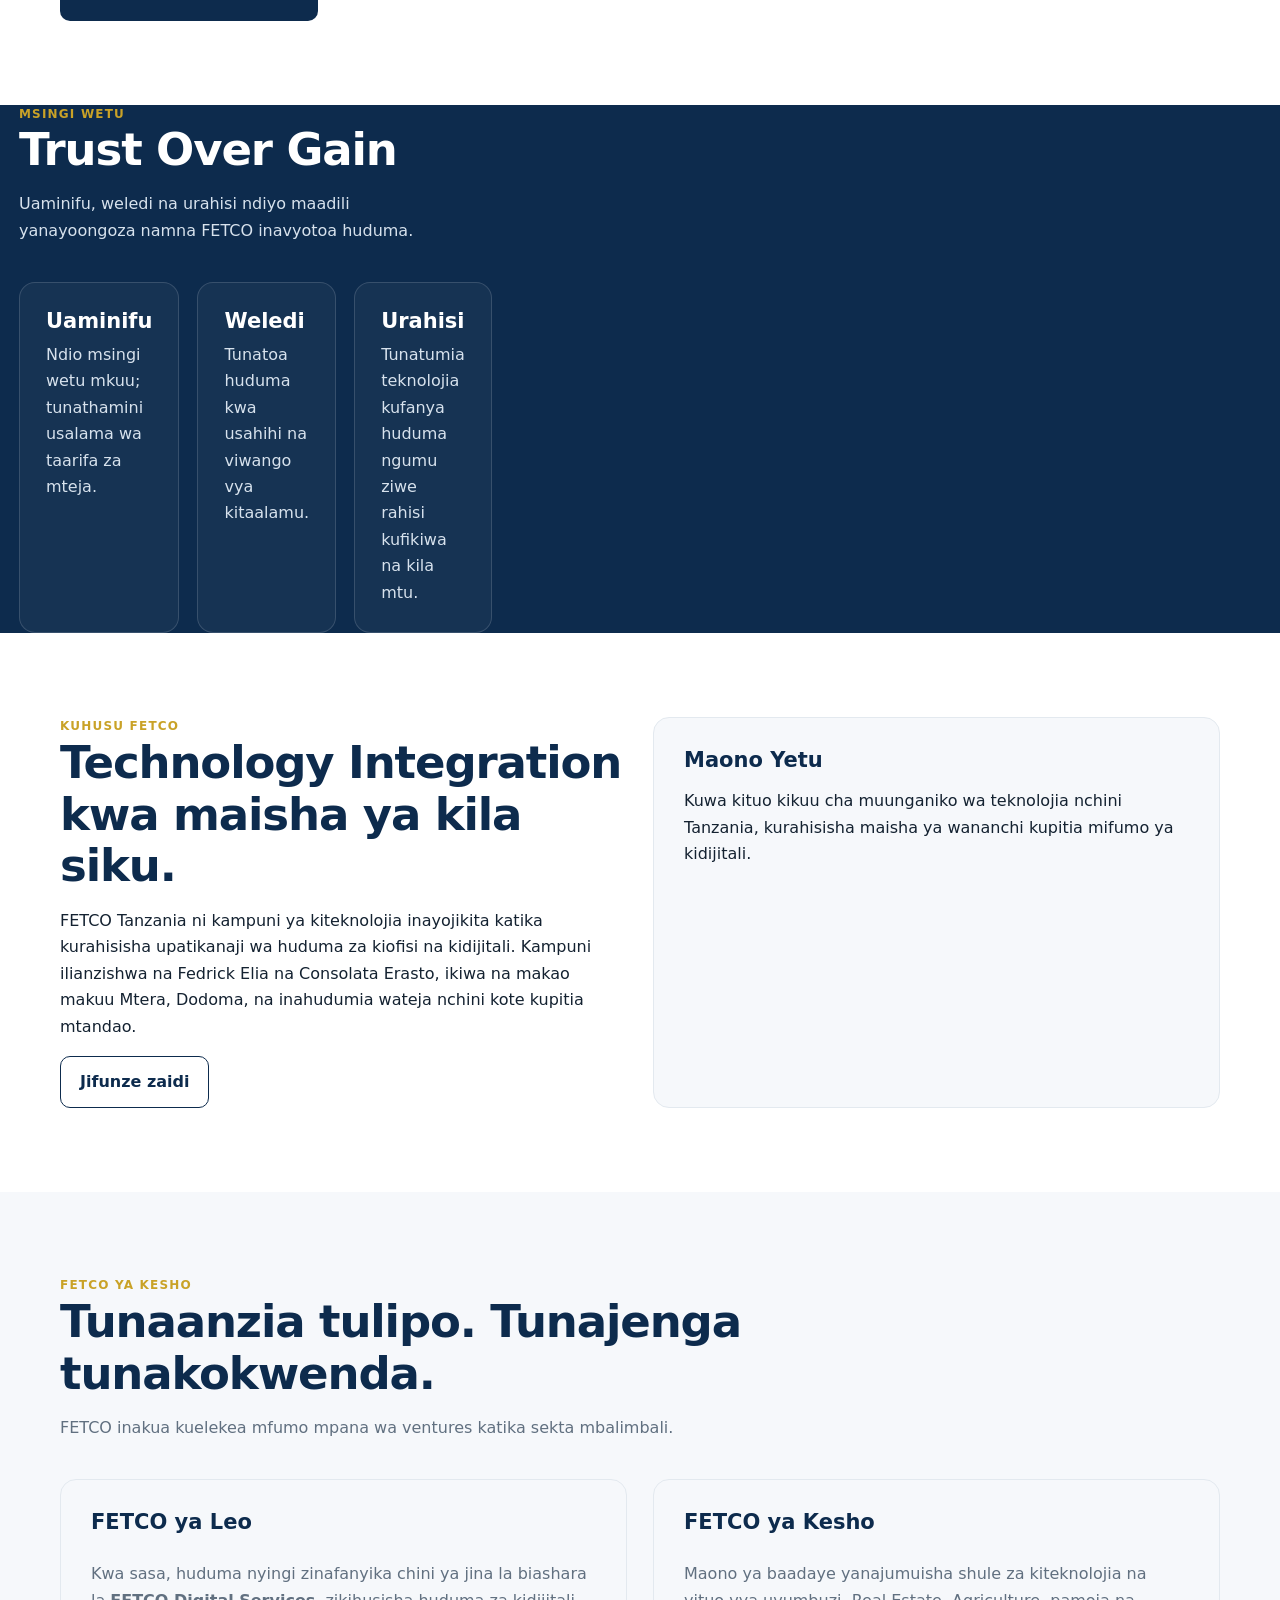
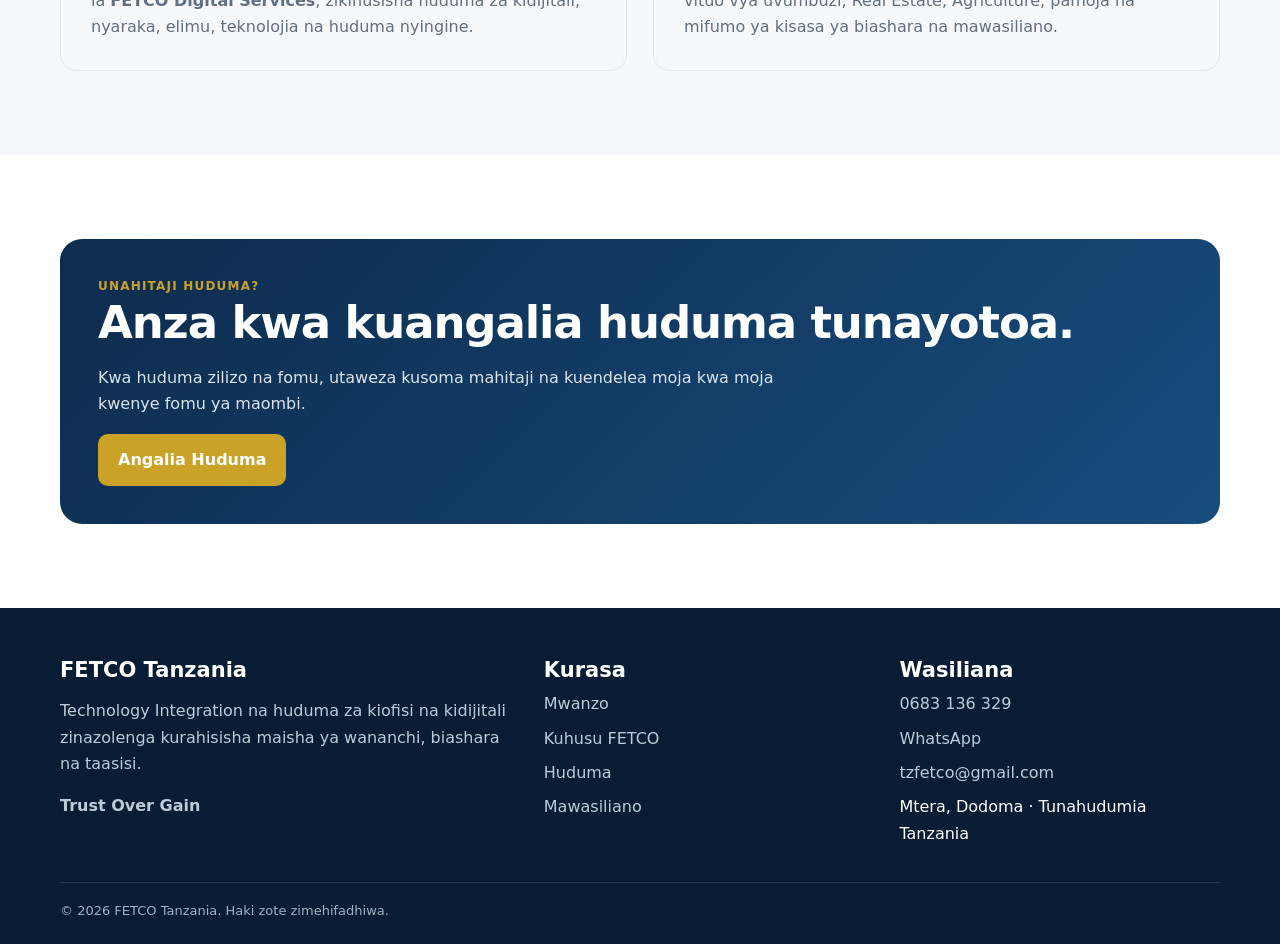
==== commit 3b5d4db8: "Update logo image in index.html" ====
--- a/index.html
+++ b/index.html
@@ -1,5 +1,5 @@
 <!doctype html><html lang="sw"><head><meta charset="utf-8"><meta name="viewport" content="width=device-width,initial-scale=1"><title>Mwanzo | FETCO Tanzania</title><meta name="description" content="FETCO Tanzania — Technology Integration na huduma za kiofisi na kidijitali. Mtera, Dodoma."><link rel="stylesheet" href="/assets/style.css"></head><body><header><div class="container navbar">
-<a class="logo" href="/index.html"><img src="/images/logo/FETCOLogoBGR.png" alt="FETCO Tanzania"></a>
+<a class="logo" href="/index.html"><img src="/images/logo/FETCOLogo.png" alt="FETCO Tanzania"></a>
 <nav class="nav"><a href="/index.html">Mwanzo</a><a href="/kuhusu.html">Kuhusu FETCO</a><a href="/huduma.html">Huduma</a><a href="/mawasiliano.html">Mawasiliano</a><a class="cta" href="/huduma.html">Pata Huduma</a></nav>
 <button class="toggle" aria-expanded="false">☰</button></div>
 <nav class="mobile"><a href="/index.html">Mwanzo</a><a href="/kuhusu.html">Kuhusu FETCO</a><a href="/huduma.html">Huduma</a><a href="/mawasiliano.html">Mawasiliano</a><a href="/huduma.html">Pata Huduma</a></nav></header><main>
--- a/assets/style.css
+++ b/assets/style.css
@@ -0,0 +1,11 @@
+:root{--blue:#0d2b4d;--blue2:#123f6b;--gold:#c9a227;--ink:#142231;--muted:#617080;--bg:#f6f8fb;--line:#e3e9ef;--white:#fff;--r:16px}
+*{box-sizing:border-box}html{scroll-behavior:smooth}body{margin:0;font-family:Inter,system-ui,-apple-system,"Segoe UI",Arial,sans-serif;color:var(--ink);line-height:1.65}a{text-decoration:none;color:inherit}.container{width:min(1160px,92%);margin:auto}
+header{position:sticky;top:0;z-index:20;background:rgba(255,255,255,.97);border-bottom:1px solid var(--line)}.navbar{min-height:76px;display:flex;align-items:center;justify-content:space-between}.logo img{width:140px}.nav{display:flex;gap:24px;align-items:center;font-weight:750;font-size:14px}.nav a:hover{color:var(--gold)}.nav .cta{background:var(--blue);color:#fff;padding:11px 17px;border-radius:9px}.toggle{display:none;border:1px solid var(--line);background:#fff;border-radius:9px;padding:8px 11px;font-size:20px}.mobile{display:none;padding:0 4% 14px}.mobile a{display:block;padding:10px 0;border-bottom:1px solid var(--line);font-weight:700}.mobile.open{display:block}
+.hero{padding:92px 0 82px;background:linear-gradient(135deg,#f7f9fc,#fff 62%,#f5f0dd)}.hero-grid{display:grid;grid-template-columns:1.12fr .88fr;gap:60px;align-items:center}.eyebrow,.kicker{color:var(--gold);font-size:12px;font-weight:900;letter-spacing:.1em;text-transform:uppercase}.eyebrow{display:flex;gap:9px;align-items:center;margin-bottom:18px}.eyebrow:before{content:"";width:28px;height:2px;background:var(--gold)}
+h1,h2,h3{color:var(--blue);line-height:1.15}h1{font-size:clamp(44px,6vw,74px);letter-spacing:-.045em;margin:0 0 20px}h1 span{color:var(--gold)}h2{font-size:clamp(31px,4vw,45px);letter-spacing:-.025em;margin:0 0 15px}h3{font-size:21px;margin:0 0 9px}.hero p{font-size:19px;color:var(--muted);max-width:680px;margin:0 0 28px}.actions{display:flex;gap:12px;flex-wrap:wrap}.btn{display:inline-flex;align-items:center;justify-content:center;padding:12px 19px;border-radius:10px;font-weight:850;border:1px solid transparent}.primary{background:var(--blue);color:#fff}.primary:hover{background:var(--gold)}.secondary{border-color:var(--blue);color:var(--blue)}.secondary:hover{background:var(--blue);color:#fff}.gold{background:var(--gold);color:#fff}.meta{margin-top:22px;color:var(--muted);font-size:14px}
+.panel{background:var(--blue);color:#fff;padding:32px;border-radius:24px}.panel h2{color:#fff;font-size:31px}.chips{display:grid;grid-template-columns:1fr 1fr;gap:9px}.chip{border:1px solid rgba(255,255,255,.15);padding:11px;border-radius:10px;background:rgba(255,255,255,.05);font-size:14px}
+section{padding:84px 0}.soft{background:var(--bg)}.head{max-width:760px;margin-bottom:38px}.head p,.card p,.future p,.contact p{color:var(--muted);margin:0}.cards,.services,.trust,.future,.contact-grid{display:grid;gap:18px}.cards,.services,.trust{grid-template-columns:repeat(3,1fr)}.card,.service,.future,.contact-card{border:1px solid var(--line);border-radius:var(--r);padding:25px;background:#fff}.card:hover,.service:hover{transform:translateY(-2px);box-shadow:0 12px 35px rgba(13,43,77,.08)}.card,.service{transition:.2s}.num{color:var(--gold);font-size:12px;font-weight:900;letter-spacing:.08em;margin-bottom:13px}.service{min-height:215px;display:flex;flex-direction:column}.service .cat{color:var(--gold);font-size:11px;font-weight:900;text-transform:uppercase;letter-spacing:.07em;margin-bottom:7px}.service a{margin-top:auto;color:var(--blue2);font-weight:850;font-size:14px}.trust{background:var(--blue);padding:0}.trustbox{padding:26px;border:1px solid rgba(255,255,255,.14);border-radius:var(--r);background:rgba(255,255,255,.04)}.trustbox h3{color:#fff}.trustbox p{color:#d7e2ed;margin:0}.about-grid,.contact-grid,.future-grid,.detail{display:grid;grid-template-columns:1fr 1fr;gap:26px}.highlight,.future{background:var(--bg);border:1px solid var(--line);border-radius:var(--r);padding:30px}.pagehero{padding:60px 0 48px;background:var(--bg);border-bottom:1px solid var(--line)}.pagehero h1{font-size:clamp(38px,5vw,58px);margin-bottom:13px}.pagehero p{color:var(--muted);font-size:18px;max-width:780px;margin:0}.crumb{font-size:13px;color:var(--muted);margin-bottom:18px}.crumb a{color:var(--blue2);font-weight:800}
+.detail{grid-template-columns:minmax(0,1.5fr) minmax(260px,.65fr)}.maincard,.side{border:1px solid var(--line);border-radius:var(--r);padding:30px;background:#fff}.side{position:sticky;top:95px;height:max-content}.maincard h2{font-size:29px;margin-top:35px}.maincard h2:first-child{margin-top:0}.req{padding-left:22px}.req li{padding:4px 0}.prices{display:grid;gap:10px}.price{background:var(--bg);border:1px solid var(--line);border-radius:12px;padding:15px}.price strong{display:block;font-size:20px;color:var(--blue)}.formbox{background:var(--blue);color:#fff;border-radius:14px;padding:20px;margin-top:24px}.formbox h3{color:#fff}.formbox p{color:#dbe5ee}.formbox .btn{width:100%}.notice{background:#f5eed2;border:1px solid #ead99b;color:#514414;padding:15px;border-radius:12px;margin-top:22px}.mini{padding:20px;border:1px solid var(--line);border-radius:14px;background:#fff}.mini h3{font-size:18px}.muted{color:var(--muted);font-size:14px}.cta-band{background:linear-gradient(135deg,var(--blue),#174d7d);color:#fff;border-radius:22px;padding:38px}.cta-band h2{color:#fff}.cta-band p{color:#dbe5ee;max-width:700px}
+footer{background:#081d33;color:#fff;padding:50px 0 22px}.footgrid{display:grid;grid-template-columns:1.4fr 1fr 1fr;gap:35px}.footgrid h3{color:#fff}.footgrid p,.footgrid a{color:#bdcbd8}.footlinks{display:grid;gap:8px}.copy{margin-top:35px;padding-top:17px;border-top:1px solid rgba(255,255,255,.12);color:#9fb0bf;font-size:13px}
+@media(max-width:900px){.nav{display:none}.toggle{display:block}.hero-grid,.about-grid,.contact-grid,.future-grid,.detail{grid-template-columns:1fr}.cards,.services,.trust{grid-template-columns:1fr 1fr}.side{position:static}.footgrid{grid-template-columns:1fr 1fr}}
+@media(max-width:620px){.hero{padding:65px 0}.hero-grid{gap:32px}h1{font-size:43px}section{padding:62px 0}.cards,.services,.trust,.footgrid{grid-template-columns:1fr}.chips{grid-template-columns:1fr}.maincard,.side{padding:22px}.pagehero{padding:50px 0 40px}}
